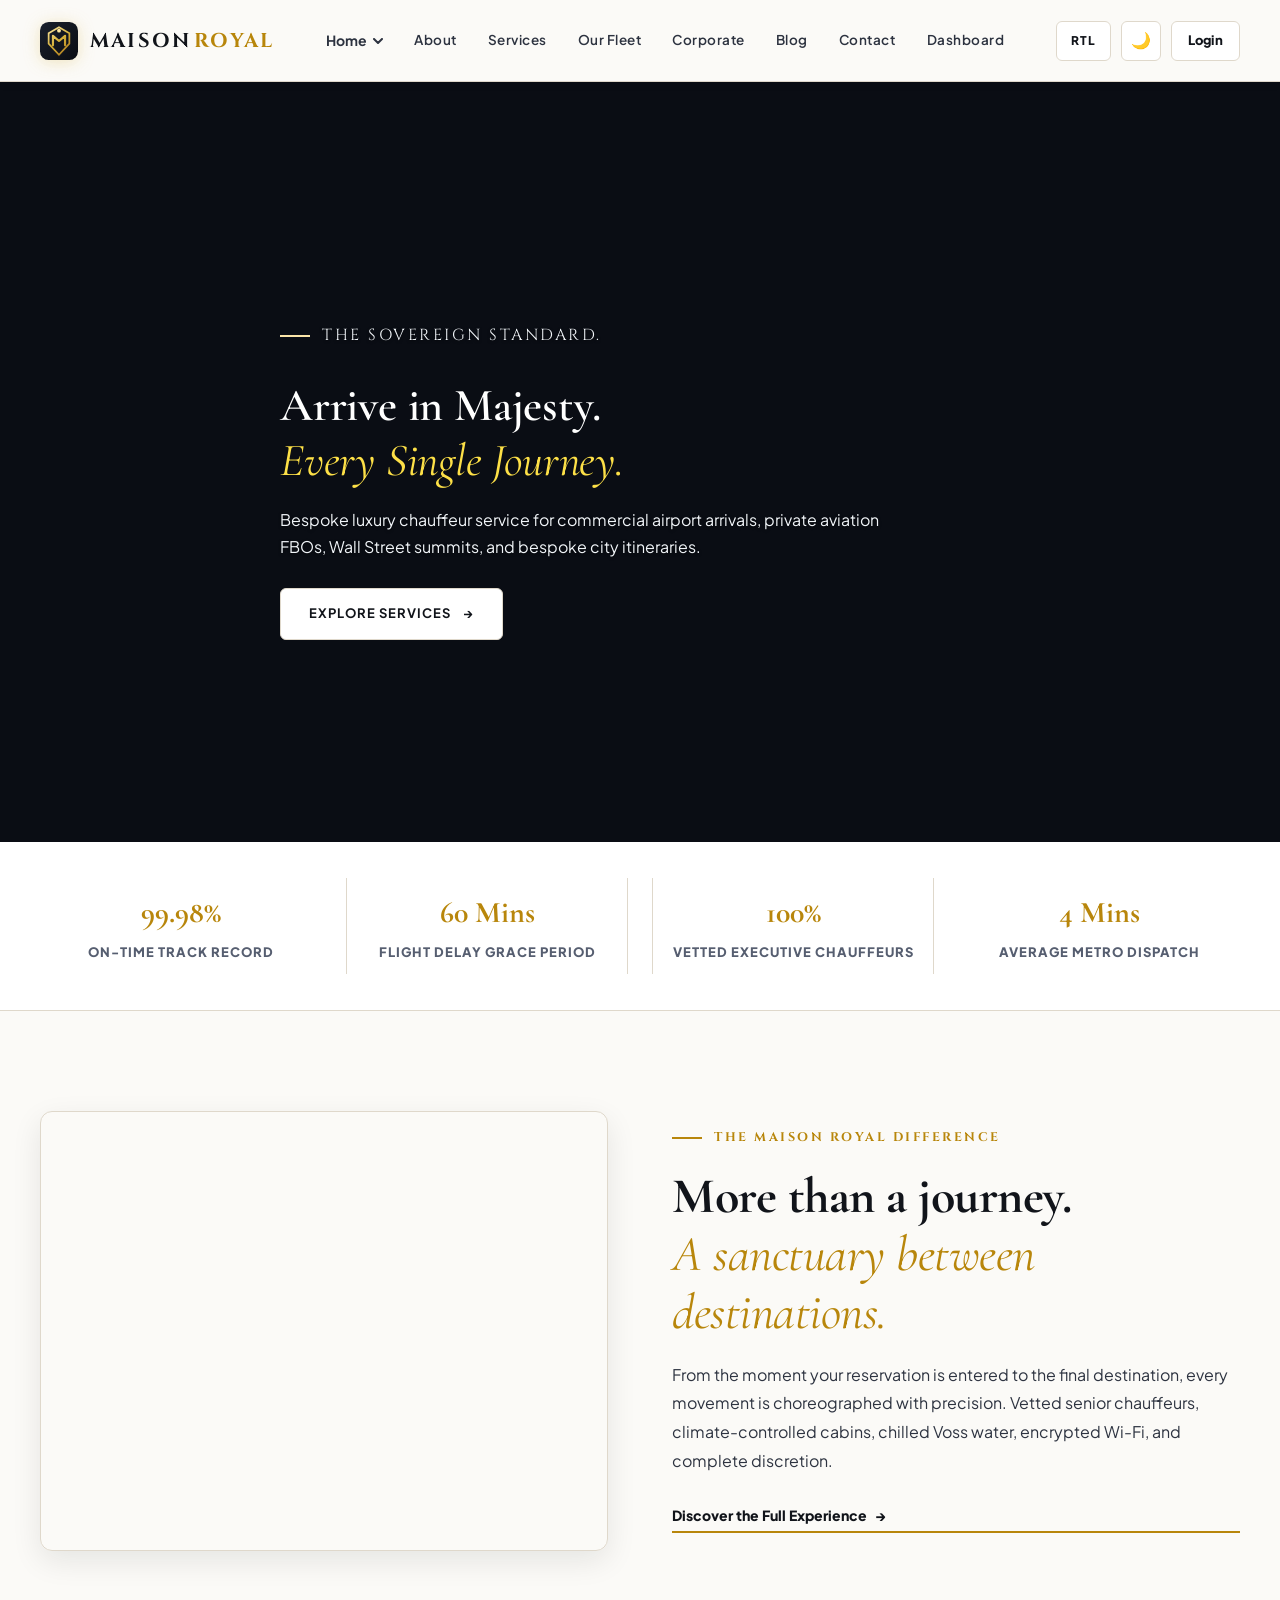
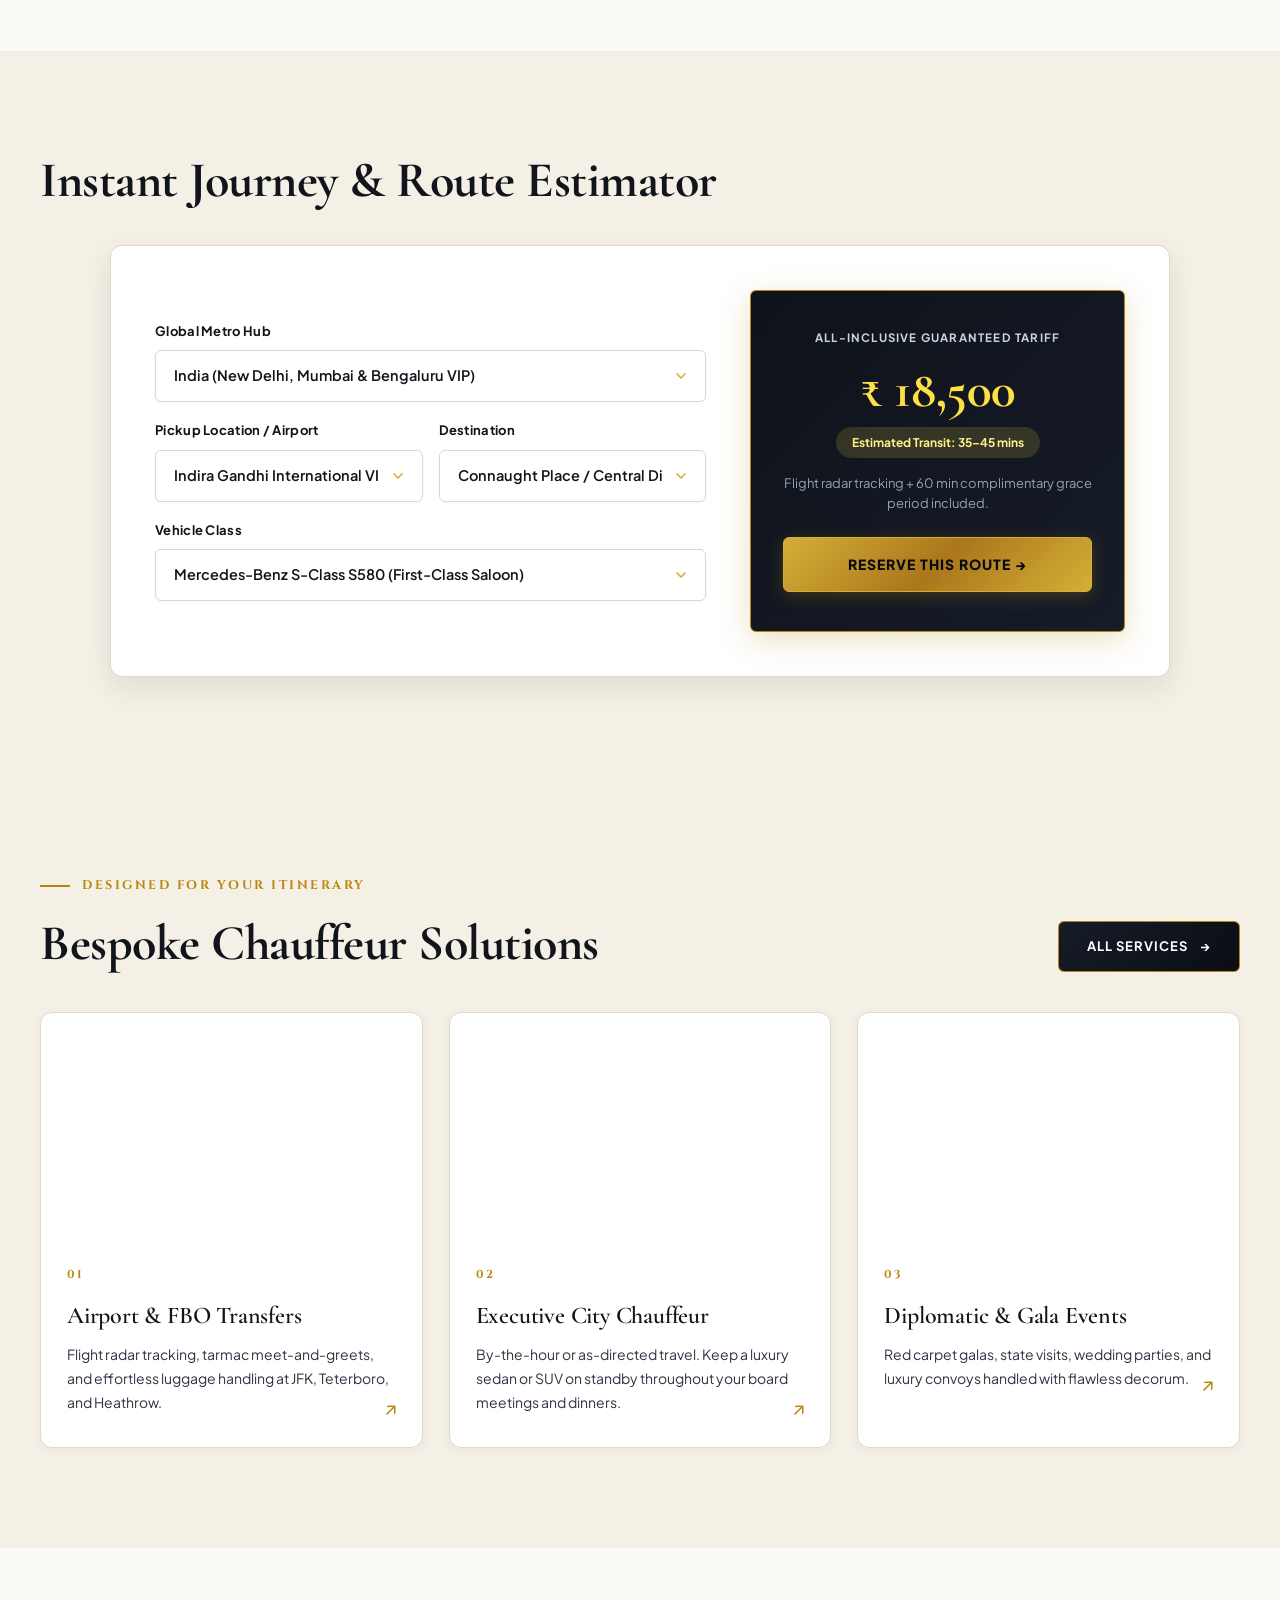
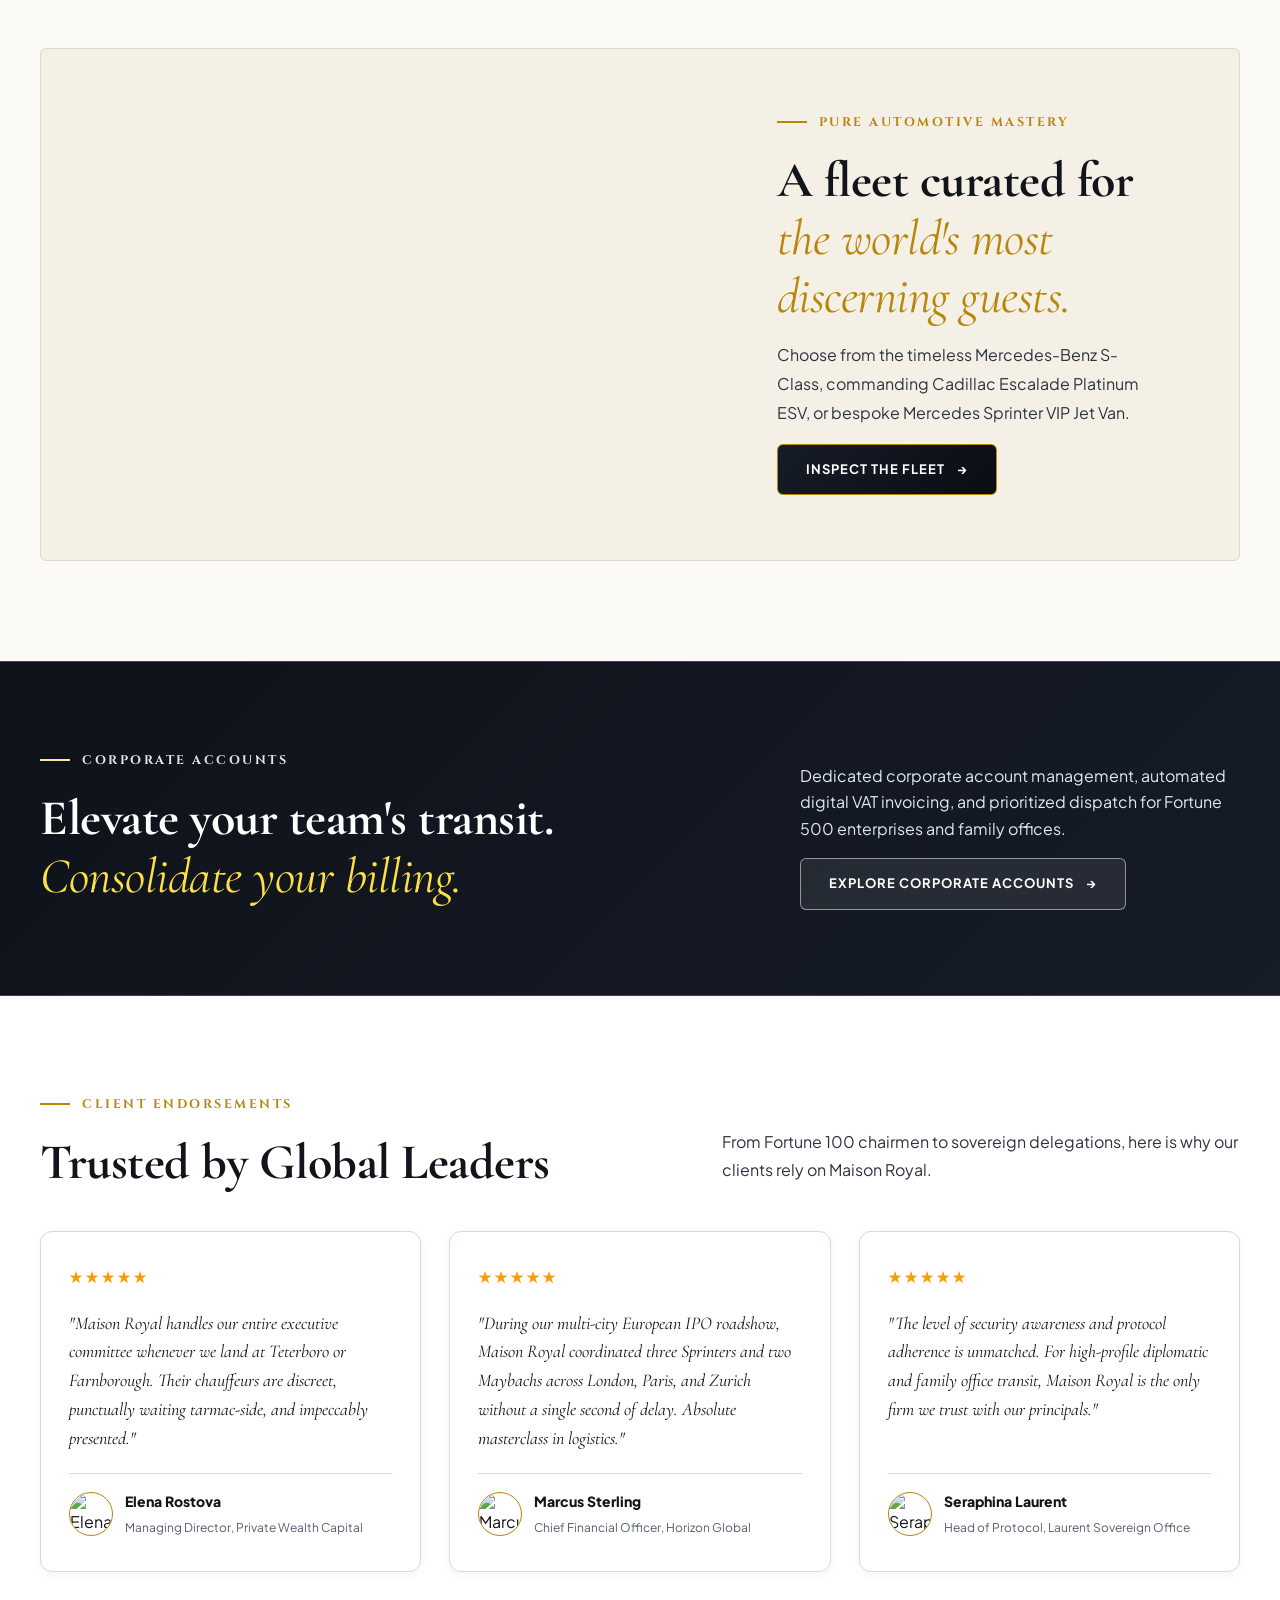
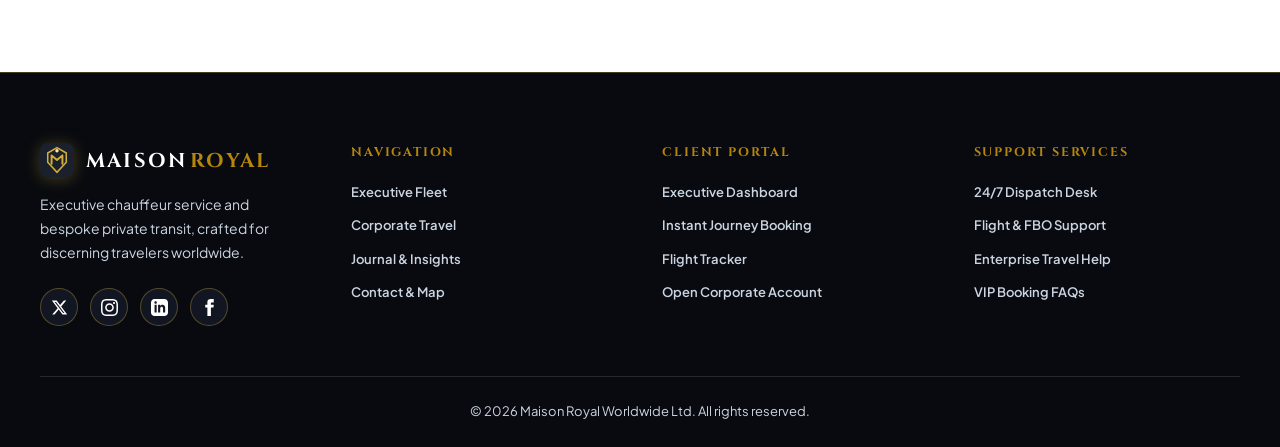
==== index.html @ a4365c82 "first commit" ====
<!doctype html>
<html lang="en">
<head>
  <meta charset="utf-8">
  <meta name="viewport" content="width=device-width, initial-scale=1">
  <meta name="description" content="Maison Royal Executive Chauffeur Service — Sovereign luxury rides for airport transfers, private aviation, and gala occasions.">
  <title>Maison Royal | Grand Chauffeur & Limousine Service</title>
  <link rel="icon" type="image/svg+xml" href="favicon.svg">
  <link rel="preconnect" href="https://fonts.googleapis.com">
  <link rel="preconnect" href="https://fonts.gstatic.com" crossorigin>
  <link href="https://fonts.googleapis.com/css2?family=Cinzel:wght@500;600;700;800;900&family=Cormorant+Garamond:ital,wght@0,400;0,500;0,600;0,700;1,400;1,600&family=Plus+Jakarta+Sans:wght@300;400;500;600;700;800&display=swap" rel="stylesheet">
  <link rel="stylesheet" href="styles.css">
  <script src="script.js" defer></script>
</head>
<body>
  <!-- Centered Luxury Header -->
  <header class="site-header">
    <div class="container nav-wrap">
      <!-- Left: Redesigned Royal Crest Logo -->
      <div class="brand-group">
        <a class="brand" href="index.html" aria-label="Maison Royal Home">
          <svg class="brand-logo-icon" width="38" height="38" viewBox="0 0 44 44" fill="none" xmlns="http://www.w3.org/2000/svg">
            <rect width="44" height="44" rx="10" fill="url(#crestBgGrad1)" />
            <path d="M22 6L34 13V25L22 38L10 25V13L22 6Z" stroke="url(#crestGoldGrad1)" stroke-width="2" fill="none" />
            <path d="M15 27V16L22 22L29 16V27" stroke="url(#crestGoldGrad1)" stroke-width="2.5" stroke-linecap="round" stroke-linejoin="round" />
            <circle cx="22" cy="10" r="2.2" fill="#FCE7A1" />
            <defs>
              <linearGradient id="crestBgGrad1" x1="0" y1="0" x2="44" y2="44" gradientUnits="userSpaceOnUse">
                <stop stop-color="#1A202C" />
                <stop offset="1" stop-color="#0A0D12" />
              </linearGradient>
              <linearGradient id="crestGoldGrad1" x1="10" y1="6" x2="34" y2="38" gradientUnits="userSpaceOnUse">
                <stop stop-color="#FCE7A1" />
                <stop offset="0.5" stop-color="#D4AF37" />
                <stop offset="1" stop-color="#AA771C" />
              </linearGradient>
            </defs>
          </svg>
          <span class="brand-text">MAISON<span class="brand-gold">ROYAL</span></span>
        </a>
      </div>

      <!-- Center: Navigation Links (Centered) -->
      <nav class="primary-nav" id="primary-nav" aria-label="Main navigation">
        <div class="nav-dropdown">
          <button class="nav-dropdown-toggle" type="button" aria-expanded="false" aria-haspopup="true">
            <span>Home</span>
            <svg class="dropdown-chevron" width="10" height="6" viewBox="0 0 10 6" fill="none" stroke="currentColor" stroke-width="2" stroke-linecap="round" stroke-linejoin="round"><path d="M1 1L5 5L9 1"/></svg>
          </button>
          <div class="nav-dropdown-menu">
            <a class="dropdown-item is-current" href="index.html">
              <span class="item-title">Home 1 — Classic Luxury <span>✓</span></span>
              <span class="item-desc">Editorial grand chauffeur experience</span>
            </a>
            <a class="dropdown-item" href="home2.html">
              <span class="item-title">Home 2 — VIP Prestige Black <span>→</span></span>
              <span class="item-desc">High-octane VIP black fleet & instant booking</span>
            </a>
          </div>
        </div>
        <a href="about.html">About</a>
        <a href="services.html">Services</a>
        <a href="fleet.html">Our Fleet</a>
        <a href="corporate.html">Corporate</a>
        <a href="blog.html">Blog</a>
        <a href="contact.html">Contact</a>
        <a href="dashboard.html">Dashboard</a>
      </nav>

      <!-- Right: Action Controls (RTL No Emoji, Theme Emoji Alone, Login) -->
      <div class="nav-actions">
        <!-- RTL Button: NO EMOJI, clean text alone -->
        <button class="nav-ctrl-btn rtl-toggle" id="rtl-toggle" type="button" title="Switch text direction RTL/LTR" aria-label="Toggle text direction RTL/LTR">
          <span class="ctrl-text">RTL</span>
        </button>

        <!-- Theme Toggle Button: EMOJI ALONE, no text -->
        <button class="nav-ctrl-btn theme-toggle" id="theme-toggle" type="button" title="Toggle theme" aria-label="Toggle dark/light theme">
          <span class="theme-icon">🌙</span>
        </button>

        <!-- Login Button: NO EMOJI -->
        <a class="nav-action nav-login" href="login.html">Login</a>

        <!-- Mobile Menu Toggle: Fixed position, never jumps left to right -->
        <button class="menu-toggle" type="button" aria-expanded="false" aria-controls="primary-nav" aria-label="Open navigation menu">
          <span></span><span></span><span></span>
        </button>
      </div>
    </div>
  </header>

  <main>
    <section class="hero">
      <div class="hero-image" role="img" aria-label="Black executive sedan on an evening drive"></div>
      <div class="container hero-content">
        <p class="eyebrow eyebrow-light"><span class="eyebrow-line"></span> The Sovereign Standard.</p>
        <h1>Arrive in Majesty.<br><em>Every Single Journey.</em></h1>
        <p class="hero-copy">Bespoke luxury chauffeur service for commercial airport arrivals, private aviation FBOs, Wall Street summits, and bespoke city itineraries.</p>
        <div class="hero-actions">
          <a class="button button-light" href="services.html">Explore Services <span aria-hidden="true">→</span></a>
        </div>
      </div>
    </section>

    <!-- Key Stats Row -->
    <section style="background: var(--bg-surface); padding: 36px 0; border-bottom: 1.5px solid var(--border-color);">
      <div class="container" style="display: grid; grid-template-columns: repeat(auto-fit, minmax(220px, 1fr)); gap: 24px; text-align: center;">
        <div style="padding: 10px;">
          <strong style="display: block; font-family: var(--font-display); font-size: 30px; color: var(--gold-primary);">99.98%</strong>
          <span style="font-size: 13px; color: var(--text-muted); font-weight: 800; text-transform: uppercase; letter-spacing: 1px;">On-Time Track Record</span>
        </div>
        <div style="padding: 10px; border-inline: 1px solid var(--border-color);">
          <strong style="display: block; font-family: var(--font-display); font-size: 30px; color: var(--gold-primary);">60 Mins</strong>
          <span style="font-size: 13px; color: var(--text-muted); font-weight: 800; text-transform: uppercase; letter-spacing: 1px;">Flight Delay Grace Period</span>
        </div>
        <div style="padding: 10px; border-inline: 1px solid var(--border-color);">
          <strong style="display: block; font-family: var(--font-display); font-size: 30px; color: var(--gold-primary);">100%</strong>
          <span style="font-size: 13px; color: var(--text-muted); font-weight: 800; text-transform: uppercase; letter-spacing: 1px;">Vetted Executive Chauffeurs</span>
        </div>
        <div style="padding: 10px;">
          <strong style="display: block; font-family: var(--font-display); font-size: 30px; color: var(--gold-primary);">4 Mins</strong>
          <span style="font-size: 13px; color: var(--text-muted); font-weight: 800; text-transform: uppercase; letter-spacing: 1px;">Average Metro Dispatch</span>
        </div>
      </div>
    </section>

    <section class="intro-section section-pad">
      <div class="container intro-split-grid">
        <div class="intro-image-wrap">
          <div class="intro-image" role="img" aria-label="Maison Royal luxury chauffeur interior sanctuary"></div>
        </div>
        <div class="intro-copy-wrap">
          <p class="eyebrow"><span class="eyebrow-line"></span> The Maison Royal Difference</p>
          <h2>More than a journey.<br><em>A sanctuary between destinations.</em></h2>
          <p class="body-copy intro-copy">From the moment your reservation is entered to the final destination, every movement is choreographed with precision. Vetted senior chauffeurs, climate-controlled cabins, chilled Voss water, encrypted Wi-Fi, and complete discretion.</p>
          <a class="text-link" href="services.html">Discover the Full Experience <span aria-hidden="true">→</span></a>
        </div>
      </div>
    </section>

    <!-- Live Journey Route & Fare Estimator -->
    <section class="estimator-section section-pad" id="fare-estimator">
      <div class="container">
        <div class="section-heading" style="text-align: center; margin-bottom: 36px;">
          <h2>Instant Journey & Route Estimator</h2>
        </div>

        <div class="estimator-card">
          <div class="estimator-inputs">
            <div class="form-field-group">
              <label for="est-city">Global Metro Hub</label>
              <select id="est-city" class="form-input">
                <option value="india" selected>India (New Delhi, Mumbai & Bengaluru VIP)</option>
                <option value="nyc">New York Metro & FBOs (INR ₹)</option>
                <option value="london">London & Home Counties</option>
                <option value="paris">Paris & Île-de-France</option>
                <option value="dubai">Dubai & Emirates</option>
              </select>
            </div>

            <div class="form-row">
              <div class="form-field-group">
                <label for="est-pickup">Pickup Location / Airport</label>
                <select id="est-pickup" class="form-input">
                  <option value="del">Indira Gandhi International VIP FBO (DEL)</option>
                  <option value="bom">Mumbai Chhatrapati Shivaji VIP Terminal (BOM)</option>
                  <option value="blr">Kempegowda International VIP Lounge (BLR)</option>
                  <option value="delhi_hotel">The Leela Palace / Diplomatic Enclave</option>
                </select>
              </div>
              <div class="form-field-group">
                <label for="est-dropoff">Destination</label>
                <select id="est-dropoff" class="form-input">
                  <option value="connaught">Connaught Place / Central Diplomatic Enclave</option>
                  <option value="gurugram">Cyber City & Golf Course Road (Gurugram)</option>
                  <option value="bkc">Bandra Kurla Complex (BKC / South Mumbai)</option>
                  <option value="agra">Agra Taj VIP Expressway Corridor</option>
                </select>
              </div>
            </div>

            <div class="form-field-group">
              <label for="est-vehicle">Vehicle Class</label>
              <select id="est-vehicle" class="form-input">
                <option value="s-class" selected>Mercedes-Benz S-Class S580 (First-Class Saloon)</option>
                <option value="maybach">Mercedes-Maybach S680 (Ultra-Luxury V12)</option>
                <option value="escalade">Cadillac Escalade Platinum ESV (Command SUV)</option>
                <option value="sprinter">Mercedes Sprinter VIP Jet Edition (Mobile Suite)</option>
              </select>
            </div>
          </div>

          <div class="estimator-result-box">
            <div class="estimator-result-header">
              <span class="estimator-result-tag">All-Inclusive Guaranteed Tariff</span>
              <div class="estimator-price" id="est-price-display">₹18,500</div>
              <div class="estimator-eta-pill">
                <span id="est-eta-display">Estimated Transit: 35–45 mins</span>
              </div>
              <p class="estimator-perk-note">Flight radar tracking + 60 min complimentary grace period included.</p>
            </div>
            <a class="button button-gold" id="est-reserve-btn" href="contact.html?fleet=s-class&pickup=Indira+Gandhi+International+VIP+FBO+(DEL)&dropoff=Connaught+Place+%2F+Central+Diplomatic+Enclave&fare=%E2%82%B918%2C500#dispatch-form">
              Reserve This Route <span aria-hidden="true">→</span>
            </a>
          </div>
        </div>
      </div>
    </section>

    <section class="service-preview section-pad">
      <div class="container">
        <div class="section-heading">
          <div>
            <p class="eyebrow"><span class="eyebrow-line"></span> Designed for Your Itinerary</p>
            <h2>Bespoke Chauffeur Solutions</h2>
          </div>
          <a class="button button-dark" href="services.html">All Services <span aria-hidden="true">→</span></a>
        </div>
        <div class="service-grid">
          <a class="service-card" href="services.html#airport">
            <div class="service-card-image image-airport"></div>
            <div class="service-card-body">
              <span class="card-number">01</span>
              <h3>Airport & FBO Transfers</h3>
              <p>Flight radar tracking, tarmac meet-and-greets, and effortless luggage handling at JFK, Teterboro, and Heathrow.</p>
              <span class="card-arrow" aria-hidden="true">↗</span>
            </div>
          </a>
          <a class="service-card" href="services.html#city">
            <div class="service-card-image image-city"></div>
            <div class="service-card-body">
              <span class="card-number">02</span>
              <h3>Executive City Chauffeur</h3>
              <p>By-the-hour or as-directed travel. Keep a luxury sedan or SUV on standby throughout your board meetings and dinners.</p>
              <span class="card-arrow" aria-hidden="true">↗</span>
            </div>
          </a>
          <a class="service-card" href="services.html#occasions">
            <div class="service-card-image image-occasion"></div>
            <div class="service-card-body">
              <span class="card-number">03</span>
              <h3>Diplomatic & Gala Events</h3>
              <p>Red carpet galas, state visits, wedding parties, and luxury convoys handled with flawless decorum.</p>
              <span class="card-arrow" aria-hidden="true">↗</span>
            </div>
          </a>
        </div>
      </div>
    </section>

    <section class="fleet-teaser section-pad">
      <div class="container fleet-teaser-grid">
        <div class="fleet-teaser-image" role="img" aria-label="Elegant black luxury sedan"></div>
        <div class="fleet-teaser-content">
          <p class="eyebrow"><span class="eyebrow-line"></span> Pure Automotive Mastery</p>
          <h2>A fleet curated for<br><em>the world's most discerning guests.</em></h2>
          <p class="body-copy">Choose from the timeless Mercedes-Benz S-Class, commanding Cadillac Escalade Platinum ESV, or bespoke Mercedes Sprinter VIP Jet Van.</p>
          <a class="button button-dark" href="fleet.html">Inspect the Fleet <span aria-hidden="true">→</span></a>
        </div>
      </div>
    </section>

    <section class="corporate-band">
      <div class="container corporate-band-inner">
        <div>
          <p class="eyebrow eyebrow-light"><span class="eyebrow-line"></span> Corporate Accounts</p>
          <h2>Elevate your team's transit.<br><em>Consolidate your billing.</em></h2>
        </div>
        <div class="corporate-band-right">
          <p>Dedicated corporate account management, automated digital VAT invoicing, and prioritized dispatch for Fortune 500 enterprises and family offices.</p>
          <a class="button button-outline-light" href="corporate.html">Explore Corporate Accounts <span aria-hidden="true">→</span></a>
        </div>
      </div>
    </section>

    <!-- VIP Client Testimonials Grid -->
    <section class="testimonials-section section-pad">
      <div class="container">
        <div class="section-heading">
          <div>
            <p class="eyebrow"><span class="eyebrow-line"></span> Client Endorsements</p>
            <h2>Trusted by Global Leaders</h2>
          </div>
          <p class="body-copy">From Fortune 100 chairmen to sovereign delegations, here is why our clients rely on Maison Royal.</p>
        </div>

        <div class="testimonials-grid">
          <div class="testimonial-card">
            <div>
              <div class="testimonial-stars" aria-label="5 out of 5 stars">★★★★★</div>
              <p class="testimonial-quote">"Maison Royal handles our entire executive committee whenever we land at Teterboro or Farnborough. Their chauffeurs are discreet, punctually waiting tarmac-side, and impeccably presented."</p>
            </div>
            <div class="testimonial-author">
              <img class="testimonial-avatar" src="https://images.unsplash.com/photo-1534528741775-53994a69daeb?auto=format&fit=crop&w=200&q=80" alt="Elena Rostova">
              <div>
                <span class="testimonial-name">Elena Rostova</span>
                <span class="testimonial-role">Managing Director, Private Wealth Capital</span>
              </div>
            </div>
          </div>

          <div class="testimonial-card">
            <div>
              <div class="testimonial-stars" aria-label="5 out of 5 stars">★★★★★</div>
              <p class="testimonial-quote">"During our multi-city European IPO roadshow, Maison Royal coordinated three Sprinters and two Maybachs across London, Paris, and Zurich without a single second of delay. Absolute masterclass in logistics."</p>
            </div>
            <div class="testimonial-author">
              <img class="testimonial-avatar" src="https://images.unsplash.com/photo-1507003211169-0a1dd7228f2d?auto=format&fit=crop&w=200&q=80" alt="Marcus Sterling">
              <div>
                <span class="testimonial-name">Marcus Sterling</span>
                <span class="testimonial-role">Chief Financial Officer, Horizon Global</span>
              </div>
            </div>
          </div>

          <div class="testimonial-card">
            <div>
              <div class="testimonial-stars" aria-label="5 out of 5 stars">★★★★★</div>
              <p class="testimonial-quote">"The level of security awareness and protocol adherence is unmatched. For high-profile diplomatic and family office transit, Maison Royal is the only firm we trust with our principals."</p>
            </div>
            <div class="testimonial-author">
              <img class="testimonial-avatar" src="https://images.unsplash.com/photo-1573496359142-b8d87734a5a2?auto=format&fit=crop&w=200&q=80" alt="Seraphina Laurent">
              <div>
                <span class="testimonial-name">Seraphina Laurent</span>
                <span class="testimonial-role">Head of Protocol, Laurent Sovereign Office</span>
              </div>
            </div>
          </div>
        </div>
      </div>
    </section>

  </main>

  <!-- Luxurious Equally-Aligned Multi-Column Footer -->
  <footer class="site-footer">
    <div class="container footer-main">
      <!-- Column 1: Brand & Socials -->
      <div class="footer-brand-col">
        <a class="brand brand-footer" href="index.html" aria-label="Maison Royal">
          <svg class="brand-logo-icon" width="34" height="34" viewBox="0 0 44 44" fill="none">
            <rect width="44" height="44" rx="10" fill="#1A202C" />
            <path d="M22 6L34 13V25L22 38L10 25V13L22 6Z" stroke="#D4AF37" stroke-width="2" fill="none" />
            <path d="M15 27V16L22 22L29 16V27" stroke="#D4AF37" stroke-width="2.5" stroke-linecap="round" stroke-linejoin="round" />
            <circle cx="22" cy="10" r="2.2" fill="#FCE7A1" />
          </svg>
          <span class="brand-text">MAISON<span class="brand-gold">ROYAL</span></span>
        </a>
        <p class="footer-tagline">Executive chauffeur service and bespoke private transit, crafted for discerning travelers worldwide.</p>
        <!-- Social Media Icons (X, Instagram, LinkedIn, Facebook) -->
        <div class="footer-social-row" aria-label="Social media channels">
          <a class="social-icon-btn" href="https://x.com" target="_blank" rel="noopener noreferrer" title="Follow us on X" aria-label="X (formerly Twitter)">
            <svg viewBox="0 0 24 24"><path d="M18.244 2.25h3.308l-7.227 8.26 8.502 11.24H16.17l-5.214-6.817L4.99 21.75H1.68l7.73-8.835L1.254 2.25H8.08l4.713 6.231zm-1.161 17.52h1.833L7.084 4.126H5.117z"/></svg>
          </a>
          <a class="social-icon-btn" href="https://instagram.com" target="_blank" rel="noopener noreferrer" title="Follow us on Instagram" aria-label="Instagram">
            <svg viewBox="0 0 24 24"><path d="M12 2.163c3.204 0 3.584.012 4.85.07 3.252.148 4.771 1.691 4.919 4.919.058 1.265.069 1.645.069 4.849 0 3.205-.012 3.584-.069 4.849-.149 3.225-1.664 4.771-4.919 4.919-1.266.058-1.644.07-4.85.07-3.204 0-3.584-.012-4.849-.07-3.26-.149-4.771-1.699-4.919-4.92-.058-1.265-.07-1.644-.07-4.849 0-3.204.013-3.583.07-4.849.149-3.227 1.664-4.771 4.919-4.919 1.266-.057 1.645-.069 4.849-.069zm0-2.163c-3.259 0-3.667.014-4.947.072-4.358.2-6.78 2.618-6.98 6.98-.059 1.281-.073 1.689-.073 4.948 0 3.259.014 3.668.072 4.948.2 4.358 2.618 6.78 6.98 6.98 1.281.058 1.689.072 4.948.072 3.259 0 3.668-.014 4.948-.072 4.354-.2 6.782-2.618 6.979-6.98.059-1.28.073-1.689.073-4.948 0-3.259-.014-3.667-.072-4.947-.196-4.354-2.617-6.78-6.979-6.98-1.281-.059-1.69-.073-4.949-.073zm0 5.838c-3.403 0-6.162 2.759-6.162 6.162s2.759 6.163 6.162 6.163 6.162-2.759 6.162-6.163c0-3.403-2.759-6.162-6.162-6.162zm0 10.162c-2.209 0-4-1.79-4-4 0-2.209 1.791-4 4-4s4 1.791 4 4c0 2.21-1.791 4-4 4zm6.406-11.845c-.796 0-1.441.645-1.441 1.44s.645 1.44 1.441 1.44c.795 0 1.439-.645 1.439-1.44s-.644-1.44-1.449-1.44z"/></svg>
          </a>
          <a class="social-icon-btn" href="https://linkedin.com" target="_blank" rel="noopener noreferrer" title="Follow us on LinkedIn" aria-label="LinkedIn">
            <svg viewBox="0 0 24 24"><path d="M19 0h-14c-2.761 0-5 2.239-5 5v14c0 2.761 2.239 5 5 5h14c2.762 0 5-2.239 5-5v-14c0-2.761-2.238-5-5-5zm-11 19h-3v-11h3v11zm-1.5-12.268c-.966 0-1.75-.79-1.75-1.764s.784-1.764 1.75-1.764 1.75.79 1.75 1.764-.783 1.764-1.75 1.764zm13.5 12.268h-3v-5.604c0-3.368-4-3.113-4 0v5.604h-3v-11h3v1.765c1.396-2.586 7-2.777 7 2.476v6.759z"/></svg>
          </a>
          <a class="social-icon-btn" href="https://facebook.com" target="_blank" rel="noopener noreferrer" title="Follow us on Facebook" aria-label="Facebook">
            <svg viewBox="0 0 24 24"><path d="M9 8h-3v4h3v12h5v-12h3.642l.358-4h-4v-1.667c0-.955.192-1.333 1.115-1.333h2.885v-5h-3.808c-3.596 0-5.192 1.583-5.192 4.615v3.385z"/></svg>
          </a>
        </div>
      </div>

      <!-- Column 2: Navigation -->
      <div class="footer-col">
        <h4>Navigation</h4>
        <ul class="footer-nav-list">
          <li><a href="fleet.html">Executive Fleet</a></li>
          <li><a href="corporate.html">Corporate Travel</a></li>
          <li><a href="blog.html">Journal & Insights</a></li>
          <li><a href="contact.html">Contact & Map</a></li>
        </ul>
      </div>

      <!-- Column 3: Client Portal -->
      <div class="footer-col">
        <h4>Client Portal</h4>
        <ul class="footer-nav-list">
          <li><a href="dashboard.html">Executive Dashboard</a></li>
          <li><a href="contact.html#dispatch-form">Instant Journey Booking</a></li>
          <li><a href="services.html#airport">Flight Tracker</a></li>
          <li><a href="corporate.html#get-started">Open Corporate Account</a></li>
        </ul>
      </div>

      <!-- Column 4: Support Services -->
      <div class="footer-col">
        <h4>Support Services</h4>
        <ul class="footer-nav-list">
          <li><a href="contact.html#dispatch-form">24/7 Dispatch Desk</a></li>
          <li><a href="services.html#airport">Flight & FBO Support</a></li>
          <li><a href="corporate.html#tier-calculator">Enterprise Travel Help</a></li>
          <li><a href="contact.html#booking-faq">VIP Booking FAQs</a></li>
        </ul>
      </div>
    </div>

    <!-- Centered Copyright (Privacy policy, terms & fleet dispatch removed!) -->
    <div class="container footer-bottom-bar">
      <p>© <span data-year></span> Maison Royal Worldwide Ltd. All rights reserved.</p>
    </div>
  </footer>
</body>
</html>
---- styles.css ----
/* ==========================================================================
   MAISON ROYAL — GRAND LUXURY CHAUFFEUR & LIMOUSINE SERVICE
   High-Contrast Typography, Crisp Visibility, Theme Toggle (Emoji Alone),
   RTL Toggle (No Emoji), Fixed Mobile Hamburger, and Working Interactive Map
   ========================================================================== */

@import url('https://fonts.googleapis.com/css2?family=Cinzel:wght@500;600;700;800;900&family=Cormorant+Garamond:ital,wght@0,400;0,500;0,600;0,700;1,400;1,600&family=Plus+Jakarta+Sans:wght@300;400;500;600;700;800&display=swap');

:root {
  /* High-Fashion Regal & Contemporary Typography */
  --font-royal: "Cinzel", Georgia, serif;
  --font-display: "Cormorant Garamond", Georgia, serif;
  --font-sans: "Plus Jakarta Sans", -apple-system, BlinkMacSystemFont, "Segoe UI", Roboto, sans-serif;
  --font-body: var(--font-sans);

  /* LIGHT THEME — Warm Ivory Alabaster, Imperial 24K Gold & Deep Obsidian */
  --bg-page: #fbfaf7;
  --bg-surface: #ffffff;
  --bg-surface-elevated: #f4f0e6;
  --bg-subtle: #eae4d4;
  --bg-header: rgba(251, 250, 247, 0.94);
  --bg-card: #ffffff;
  --bg-footer: #080a0f;
  --bg-footer-subtle: #121622;

  --border-color: #dfd8cb;
  --border-subtle: #ede7dc;
  --border-focus: #b8860b;

  /* Ultra-Crisp, High-Visibility Text (Deep Obsidian Noir, No Washed Out Greys) */
  --text-primary: #11141a;
  --text-secondary: #2d3340;
  --text-muted: #565e70;
  --text-inverse: #ffffff;

  --gold-primary: #b8860b;
  --gold-hover: #996515;
  --gold-light: #fbf5e6;
  --gold-accent: #d4af37;
  --gold-glow: rgba(184, 134, 11, 0.22);
  --gold-gradient: linear-gradient(135deg, #d4af37 0%, #aa771c 50%, #d4af37 100%);
  --gold-gradient-hover: linear-gradient(135deg, #fae4a8 0%, #d4af37 50%, #fae4a8 100%);

  --success: #15803d;
  --success-bg: #dcfce7;
  --danger: #b91c1c;

  --radius-sm: 6px;
  --radius-md: 12px;
  --radius-lg: 18px;
  --radius-pill: 9999px;

  --shadow-sm: 0 2px 10px rgba(14, 17, 24, 0.05);
  --shadow-md: 0 10px 30px rgba(14, 17, 24, 0.09);
  --shadow-lg: 0 20px 50px rgba(14, 17, 24, 0.14);
  --shadow-gold: 0 8px 30px rgba(184, 134, 11, 0.25);

  --transition-fast: 0.18s ease;
  --transition-normal: 0.28s cubic-bezier(0.16, 1, 0.3, 1);
}

/* ==========================================================================
   DARK THEME — Midnight Obsidian Velvet, Brilliant Platinum Silver & Radiant Gold
   ========================================================================== */
[data-theme="dark"] {
  --bg-page: #08090d;
  --bg-surface: #0f121a;
  --bg-surface-elevated: #161b26;
  --bg-subtle: #202636;
  --bg-header: rgba(8, 9, 13, 0.94);
  --bg-card: #0f121a;
  --bg-footer: #040508;
  --bg-footer-subtle: #0a0d14;

  --border-color: rgba(212, 175, 55, 0.28);
  --border-subtle: rgba(255, 255, 255, 0.1);
  --border-focus: #e5c07b;

  /* Brilliant White & Silver for Dark Mode */
  --text-primary: #ffffff;
  --text-secondary: #e2e8f0;
  --text-muted: #94a3b8;
  --text-inverse: #08090d;

  --gold-primary: #e5c07b;
  --gold-hover: #fae4a8;
  --gold-light: #fef08a;
  --gold-subtle-bg: rgba(229, 192, 123, 0.12);
  --gold-accent: #d4af37;
  --gold-glow: rgba(229, 192, 123, 0.35);
  --gold-gradient: linear-gradient(135deg, #fae4a8 0%, #e5c07b 50%, #b8860b 100%);
  --gold-gradient-hover: linear-gradient(135deg, #fff3cf 0%, #fae4a8 50%, #d4af37 100%);

  --success: #4ade80;
  --success-bg: rgba(74, 222, 128, 0.18);
  --danger: #f87171;

  --shadow-sm: 0 2px 12px rgba(0, 0, 0, 0.6);
  --shadow-md: 0 10px 32px rgba(0, 0, 0, 0.75);
  --shadow-lg: 0 20px 55px rgba(0, 0, 0, 0.88);
  --shadow-gold: 0 10px 35px rgba(229, 192, 123, 0.32);
}

/* Base Reset & Crisp Typography */
*, *::before, *::after { box-sizing: border-box; }
html {
  scroll-behavior: smooth;
  scroll-padding-top: 86px;
  color-scheme: light dark;
  overflow-x: hidden;
  max-width: 100vw;
  width: 100%;
}
body {
  margin: 0;
  background-color: var(--bg-page);
  color: var(--text-primary);
  font-family: var(--font-sans);
  font-size: 16px;
  line-height: 1.65;
  -webkit-font-smoothing: antialiased;
  -moz-osx-font-smoothing: grayscale;
  transition: background-color var(--transition-normal), color var(--transition-normal);
  overflow-x: hidden;
  max-width: 100vw;
  width: 100%;
  position: relative;
}

img { display: block; max-width: 100%; height: auto; }
a { color: inherit; text-decoration: none; transition: color var(--transition-fast); }
button, input, select, textarea { font: inherit; color: inherit; }
button { -webkit-tap-highlight-color: transparent; cursor: pointer; }

:focus-visible {
  outline: 2.5px solid var(--gold-accent);
  outline-offset: 3px;
}

.container {
  width: min(1200px, calc(100% - 48px));
  margin-inline: auto;
}

/* ==========================================================================
   SITE HEADER — CENTERED NAVIGATION & RIGHT ACTION CONTROLS (STICKY & LOCKED)
   ========================================================================== */
.site-header {
  position: sticky;
  top: 0;
  left: 0;
  right: 0;
  width: 100%;
  max-width: 100vw;
  z-index: 1000;
  height: 82px;
  background: var(--bg-header);
  border-bottom: 1.5px solid var(--border-color);
  box-shadow: var(--shadow-sm);
  backdrop-filter: blur(18px);
  -webkit-backdrop-filter: blur(18px);
  transition: background-color var(--transition-normal), border-color var(--transition-normal);
}

.nav-wrap {
  height: 100%;
  display: flex;
  align-items: center;
  justify-content: space-between;
  gap: 20px;
}

/* Redesigned Royal Crest Logo */
.brand-group {
  display: flex;
  align-items: center;
  flex: 0 0 auto;
}
.brand {
  display: inline-flex;
  align-items: center;
  gap: 12px;
  white-space: nowrap;
}
.brand-logo-icon {
  flex-shrink: 0;
  filter: drop-shadow(0 2px 8px rgba(212, 175, 55, 0.3));
  transition: transform var(--transition-fast);
}
.brand:hover .brand-logo-icon {
  transform: scale(1.05);
}
.brand-text {
  font-family: var(--font-royal);
  font-size: 20px;
  font-weight: 700;
  letter-spacing: 2.2px;
  color: var(--text-primary);
}
.brand-gold {
  color: var(--gold-primary);
  margin-left: 3px;
}

/* Center: Primary Navigation Links (Centered) */
.primary-nav {
  display: flex;
  align-items: center;
  justify-content: center;
  gap: clamp(12px, 1.8vw, 24px);
  flex: 1 1 auto;
  font-family: var(--font-sans);
  font-size: 13.5px;
  font-weight: 600;
  letter-spacing: 0.5px;
}
.primary-nav > a {
  position: relative;
  padding: 8px 4px;
  color: var(--text-secondary);
  transition: color var(--transition-fast);
}
.primary-nav > a:hover,
.primary-nav > a[aria-current="page"] {
  color: var(--gold-primary);
}
.primary-nav > a::after {
  content: "";
  position: absolute;
  bottom: 0;
  left: 50%;
  width: 0;
  height: 2.5px;
  background: var(--gold-primary);
  transition: width var(--transition-normal), left var(--transition-normal);
  border-radius: var(--radius-pill);
}
.primary-nav > a:hover::after,
.primary-nav > a[aria-current="page"]::after {
  width: 100%;
  left: 0;
}

/* Home Dropdown Menu */
.nav-dropdown {
  position: relative;
  display: inline-flex;
  align-items: center;
}
.nav-dropdown-toggle {
  display: inline-flex;
  align-items: center;
  gap: 6px;
  padding: 8px 4px;
  border: 0;
  background: transparent;
  color: var(--text-secondary);
  font-size: 14px;
  font-weight: 700;
  cursor: pointer;
  transition: color var(--transition-fast);
}
.nav-dropdown-toggle:hover,
.nav-dropdown.is-active .nav-dropdown-toggle {
  color: var(--gold-primary);
}
.dropdown-chevron {
  width: 10px;
  height: 6px;
  transition: transform var(--transition-normal);
  stroke: currentColor;
}
.nav-dropdown:hover .dropdown-chevron,
.nav-dropdown.is-active .dropdown-chevron {
  transform: rotate(180deg);
}

.nav-dropdown-menu {
  position: absolute;
  top: calc(100% + 14px);
  left: 50%;
  transform: translateX(-50%) translateY(8px);
  min-width: 290px;
  padding: 10px;
  background: var(--bg-surface);
  border: 1.5px solid var(--border-color);
  border-radius: var(--radius-md);
  box-shadow: var(--shadow-lg);
  opacity: 0;
  visibility: hidden;
  pointer-events: none;
  transition: opacity var(--transition-normal), transform var(--transition-normal), visibility var(--transition-normal);
  z-index: 200;
}
.nav-dropdown:hover .nav-dropdown-menu,
.nav-dropdown:focus-within .nav-dropdown-menu,
.nav-dropdown.is-active .nav-dropdown-menu {
  opacity: 1;
  visibility: visible;
  pointer-events: auto;
  transform: translateX(-50%) translateY(0);
}
.dropdown-item {
  display: flex;
  flex-direction: column;
  gap: 4px;
  padding: 12px 16px;
  border-radius: var(--radius-sm);
  transition: background-color var(--transition-fast);
}
.dropdown-item:hover {
  background-color: var(--bg-surface-elevated);
}
.dropdown-item .item-title {
  font-size: 14px;
  font-weight: 800;
  color: var(--text-primary);
  display: flex;
  align-items: center;
  justify-content: space-between;
}
.dropdown-item .item-desc {
  font-size: 12px;
  color: var(--text-muted);
  line-height: 1.4;
}
.dropdown-item.is-current {
  background-color: var(--bg-surface-elevated);
  border-inline-start: 3px solid var(--gold-primary);
}
.dropdown-item.is-current .item-title {
  color: var(--gold-primary);
}

/* Right: Action Controls */
.nav-actions {
  display: flex;
  align-items: center;
  gap: 10px;
  flex: 0 0 auto;
}

/* RTL Button: NO EMOJI, clean text alone */
.nav-ctrl-btn.rtl-toggle {
  height: 40px;
  padding: 0 14px;
  border: 1.5px solid var(--border-color);
  border-radius: var(--radius-sm);
  background: var(--bg-surface);
  color: var(--text-primary);
  font-size: 12px;
  font-weight: 800;
  letter-spacing: 0.8px;
  display: inline-flex;
  align-items: center;
  justify-content: center;
  transition: all var(--transition-fast);
}
.nav-ctrl-btn.rtl-toggle:hover {
  border-color: var(--gold-primary);
  color: var(--gold-primary);
  background: var(--bg-surface-elevated);
  transform: translateY(-1px);
}
.nav-ctrl-btn.rtl-toggle.is-active {
  background: var(--gold-primary);
  color: #0a0d14;
  border-color: var(--gold-primary);
}

/* Theme Toggle Button: EMOJI ALONE, NO TEXT */
.nav-ctrl-btn.theme-toggle {
  width: 40px;
  height: 40px;
  padding: 0;
  border: 1.5px solid var(--border-color);
  border-radius: var(--radius-sm);
  background: var(--bg-surface);
  color: var(--text-primary);
  font-size: 16px;
  display: inline-flex;
  align-items: center;
  justify-content: center;
  transition: all var(--transition-fast);
}
.nav-ctrl-btn.theme-toggle:hover {
  border-color: var(--gold-primary);
  background: var(--bg-surface-elevated);
  transform: translateY(-1px);
}

/* Login & Dashboard Action Buttons */
.nav-action {
  height: 40px;
  padding: 0 16px;
  display: inline-flex;
  align-items: center;
  justify-content: center;
  gap: 8px;
  border-radius: var(--radius-sm);
  font-size: 13px;
  font-weight: 800;
  letter-spacing: 0.3px;
  white-space: nowrap;
  transition: all var(--transition-fast);
}
.nav-action:hover {
  transform: translateY(-1px);
}
.nav-login {
  border: 1.5px solid var(--border-color);
  background: var(--bg-surface);
  color: var(--text-primary);
}
.nav-login:hover {
  border-color: var(--gold-primary);
  color: var(--gold-primary);
  background: var(--bg-surface-elevated);
}
.nav-dashboard {
  border: 1.5px solid var(--gold-primary);
  background: linear-gradient(135deg, #b8860b 0%, #996515 100%);
  color: #0a0d14;
  font-weight: 900;
  box-shadow: var(--shadow-gold);
}
[data-theme="dark"] .nav-dashboard {
  background: linear-gradient(135deg, #e5c07b 0%, #d4af37 100%);
  color: #0a0d14;
}
.nav-dashboard:hover {
  filter: brightness(1.1);
}
.action-arrow {
  font-size: 14px;
}

/* ==========================================================================
   MOBILE HAMBURGER BUTTON — SECURELY ANCHORED, NEVER MOVES LEFT TO RIGHT
   ========================================================================== */
.menu-toggle {
  display: none;
  width: 42px;
  height: 42px;
  padding: 0;
  border: 1.5px solid var(--border-color);
  border-radius: var(--radius-sm);
  background: var(--bg-surface);
  flex-direction: column;
  align-items: center;
  justify-content: center;
  gap: 5px;
  cursor: pointer;
  flex-shrink: 0;
}
.menu-toggle span {
  width: 20px;
  height: 2px;
  background-color: var(--text-primary);
  transition: all var(--transition-fast);
}
.menu-toggle[aria-expanded="true"] span:nth-child(1) {
  transform: translateY(7px) rotate(45deg);
}
.menu-toggle[aria-expanded="true"] span:nth-child(2) {
  opacity: 0;
}
.menu-toggle[aria-expanded="true"] span:nth-child(3) {
  transform: translateY(-7px) rotate(-45deg);
}

/* ==========================================================================
   RTL (RIGHT-TO-LEFT) MODE — PRESERVES FIXED HAMBURGER POSITION
   ========================================================================== */
[dir="rtl"] {
  direction: rtl;
  text-align: right;
}
[dir="rtl"] .nav-dropdown-menu {
  left: auto;
  right: 50%;
  transform: translateX(50%) translateY(8px);
}
[dir="rtl"] .nav-dropdown:hover .nav-dropdown-menu,
[dir="rtl"] .nav-dropdown.is-active .nav-dropdown-menu {
  transform: translateX(50%) translateY(0);
}
[dir="rtl"] .action-arrow,
[dir="rtl"] .card-arrow,
[dir="rtl"] .button span {
  transform: scaleX(-1);
}
[dir="rtl"] .eyebrow-line {
  margin-right: 0;
  margin-left: 12px;
}
[dir="rtl"] .feature-list li::before {
  margin-right: 0;
  margin-left: 10px;
}
[dir="rtl"] .hero-caption {
  right: auto;
  left: max(32px, calc((100vw - 1160px) / 2));
}

/* Crucial: Hamburger button stays anchored on the right side on mobile, even in RTL */
@media (max-width: 920px) {
  [dir="rtl"] .nav-wrap {
    direction: ltr; /* Keeps header flex layout steady so brand stays left & buttons stay right */
  }
  [dir="rtl"] .brand {
    direction: rtl;
  }
  [dir="rtl"] .primary-nav {
    direction: rtl;
  }
}

/* ==========================================================================
   HERO & GLOBAL TYPOGRAPHY (CRISP & BOLD)
   ========================================================================== */
.hero {
  min-height: 660px;
  height: min(760px, calc(100vh - 82px));
  position: relative;
  display: flex;
  align-items: center;
  overflow: hidden;
  color: #ffffff;
  background: #0a0d14;
}
.hero-image {
  position: absolute;
  inset: 0;
  background: linear-gradient(90deg, rgba(10, 13, 20, 0.94) 0%, rgba(10, 13, 20, 0.72) 48%, rgba(10, 13, 20, 0.35) 100%),
              url("https://images.unsplash.com/photo-1764089859662-7b4773dff85b?auto=format&fit=crop&w=2000&q=85") center 58%/cover;
}
.hero-content {
  position: relative;
  padding-top: 20px;
  max-width: 720px;
}
.eyebrow {
  display: flex;
  align-items: center;
  gap: 12px;
  margin: 0 0 20px;
  color: var(--gold-primary);
  font-family: var(--font-royal);
  font-size: 12.5px;
  line-height: 1.4;
  font-weight: 700;
  letter-spacing: 2.5px;
  text-transform: uppercase;
}
.eyebrow-line {
  width: 30px;
  height: 2px;
  display: inline-block;
  background: var(--gold-primary);
}
.eyebrow-light {
  color: #fae4a8 !important;
}
.eyebrow-light .eyebrow-line {
  background: #fae4a8 !important;
}

.hero h1, .page-hero h1 {
  margin: 0;
  font-family: var(--font-display);
  font-size: clamp(30px, 3.8vw, 46px);
  font-weight: 600;
  line-height: 1.2;
  letter-spacing: -0.2px;
  color: #ffffff !important;
}
h1 em, h2 em, h3 em {
  font-family: var(--font-display);
  font-style: italic;
  font-weight: 400;
  color: var(--gold-primary);
}
.hero h1 em, .page-hero h1 em {
  font-family: var(--font-display);
  font-style: italic;
  font-weight: 400;
  color: #fde047 !important; /* Brilliant vibrant 24K gold on dark hero imagery */
}
.hero-copy, .hero p, .page-hero p, .hero-lead {
  max-width: 600px;
  margin: 18px 0 28px;
  color: #f1f5f9 !important;
  font-size: 16px;
  line-height: 1.7;
  font-weight: 400;
  text-shadow: 0 1px 3px rgba(0, 0, 0, 0.6);
}
.hero-actions {
  display: flex;
  align-items: center;
  gap: 20px;
  flex-wrap: wrap;
}

/* Luxury Buttons */
.button {
  min-height: 50px;
  padding: 14px 28px;
  display: inline-flex;
  align-items: center;
  justify-content: center;
  gap: 12px;
  border: 1.5px solid transparent;
  border-radius: var(--radius-sm);
  cursor: pointer;
  font-family: var(--font-sans);
  font-size: 13px;
  font-weight: 700;
  letter-spacing: 1px;
  text-transform: uppercase;
  transition: all var(--transition-normal);
  position: relative;
  overflow: hidden;
}
.button:hover {
  transform: translateY(-2px);
  box-shadow: var(--shadow-md);
}
.button-gold {
  background: var(--gold-gradient);
  color: #08090d;
  border-color: var(--gold-accent);
  box-shadow: 0 4px 18px rgba(184, 134, 11, 0.28);
  font-weight: 800;
}
.button-gold:hover {
  background: var(--gold-gradient-hover);
  border-color: var(--gold-hover);
  color: #08090d;
  box-shadow: 0 6px 26px rgba(212, 175, 55, 0.45);
}
.button-light {
  background: var(--bg-surface);
  color: var(--text-primary);
  border-color: var(--border-color);
}
.button-light:hover {
  background: var(--bg-surface-elevated);
  border-color: var(--gold-primary);
  color: var(--gold-primary);
}
.button-dark {
  background: linear-gradient(135deg, #161c28 0%, #0a0d14 100%);
  color: #ffffff;
  border-color: var(--gold-primary);
}
[data-theme="dark"] .button-dark {
  background: linear-gradient(135deg, #e5c07b 0%, #d4af37 100%);
  color: #0a0d14;
  border-color: transparent;
}
.button-dark:hover {
  box-shadow: var(--shadow-gold);
}
.button-outline-light {
  color: #ffffff;
  border-color: rgba(255, 255, 255, 0.5);
  background: rgba(255, 255, 255, 0.08);
  backdrop-filter: blur(8px);
}
.button-outline-light:hover {
  background: rgba(255, 255, 255, 0.2);
  border-color: #ffffff;
}
.text-link {
  display: inline-flex;
  align-items: center;
  gap: 8px;
  padding: 0 0 4px;
  border: 0;
  border-bottom: 2px solid var(--gold-primary);
  background: none;
  color: var(--text-primary);
  font-size: 14px;
  font-weight: 800;
  cursor: pointer;
  transition: all var(--transition-fast);
}
.text-link:hover {
  color: var(--gold-primary);
}
.text-link-light {
  color: #ffffff;
  border-bottom-color: var(--gold-accent);
}
.hero-caption {
  position: absolute;
  right: max(32px, calc((100vw - 1160px)/2));
  bottom: 26px;
  display: flex;
  gap: 20px;
  color: rgba(255,255,255,0.85);
  font-size: 11px;
  font-weight: 700;
  letter-spacing: 1.5px;
  text-transform: uppercase;
}

/* Sections Standards */
.section-pad { padding-block: 100px; }
h1, h2, h3, h4, h5, h6 {
  color: var(--text-primary);
}
h2 {
  margin: 0;
  font-family: var(--font-display);
  font-size: clamp(34px, 4.4vw, 50px);
  font-weight: 700;
  line-height: 1.16;
  letter-spacing: -0.5px;
  color: var(--text-primary);
}
.intro-grid {
  display: grid;
  grid-template-columns: 1fr 2fr;
  gap: 60px;
}
.intro-split-grid {
  display: grid;
  grid-template-columns: 1fr 1fr;
  gap: clamp(36px, 5vw, 64px);
  align-items: stretch;
}
@media (max-width: 860px) {
  .intro-split-grid {
    grid-template-columns: 1fr;
    gap: 32px;
  }
}
.intro-image-wrap {
  width: 100%;
  height: 100%;
  display: flex;
}
.intro-image {
  flex: 1;
  width: 100%;
  height: 100%;
  min-height: 440px;
  background-size: cover;
  background-position: center;
  border-radius: var(--radius-md);
  box-shadow: var(--shadow-md);
  border: 1.5px solid var(--border-color);
  background-image: url("https://images.unsplash.com/photo-1562911791-c7a97b729ec5?auto=format&fit=crop&w=1200&q=85");
}
.intro-copy-wrap {
  display: flex;
  flex-direction: column;
  justify-content: center;
  height: 100%;
}
.intro-copy {
  max-width: 660px;
  margin: 20px 0 28px;
}
.body-copy {
  color: var(--text-secondary);
  font-size: 16px;
  line-height: 1.8;
}

/* Service Preview */
.service-preview {
  background: var(--bg-surface-elevated);
}
.section-heading {
  display: flex;
  justify-content: space-between;
  align-items: flex-end;
  gap: clamp(24px, 4vw, 48px);
  margin-bottom: 40px;
}
.section-heading > div:first-child {
  flex: 1 1 55%;
  max-width: 640px;
}
.section-heading > .body-copy {
  flex: 1 1 45%;
  max-width: 520px;
  margin: 0 0 6px auto;
  text-align: left;
}
.service-grid {
  display: grid;
  grid-template-columns: repeat(3, minmax(0, 1fr));
  gap: 26px;
}
.service-card {
  position: relative;
  background: var(--bg-card);
  border: 1.5px solid var(--border-color);
  border-radius: var(--radius-md);
  box-shadow: var(--shadow-sm);
  overflow: hidden;
  transition: transform var(--transition-normal), box-shadow var(--transition-normal), border-color var(--transition-normal);
}
.service-card:hover {
  transform: translateY(-4px);
  box-shadow: var(--shadow-lg);
  border-color: var(--gold-primary);
}
.service-card-image {
  height: 220px;
  background-position: center;
  background-size: cover;
  transition: transform 0.6s cubic-bezier(0.16, 1, 0.3, 1);
}
.service-card:hover .service-card-image {
  transform: scale(1.05);
}
.image-airport { background-image: url("https://images.unsplash.com/photo-1436491865332-7a61a109cc05?auto=format&fit=crop&w=900&q=80"); }
.image-city { background-image: url("https://images.unsplash.com/photo-1519501025264-65ba15a82390?auto=format&fit=crop&w=900&q=80"); }
.image-occasion { background-image: url("https://images.unsplash.com/photo-1519167758481-83f550bb49b3?auto=format&fit=crop&w=900&q=80"); }

.service-card-body {
  position: relative;
  min-height: 180px;
  padding: 26px 26px 32px;
}
.card-number {
  color: var(--gold-primary);
  font-family: var(--font-royal);
  font-size: 11.5px;
  font-weight: 700;
  letter-spacing: 2px;
}
.service-card h3 {
  margin: 10px 0 8px;
  font-family: var(--font-display);
  font-size: 24px;
  font-weight: 600;
  letter-spacing: -0.2px;
  color: var(--text-primary);
}
.service-card p {
  margin: 0;
  color: var(--text-secondary);
  font-size: 14px;
  line-height: 1.7;
}
.card-arrow {
  position: absolute;
  right: 24px;
  bottom: 24px;
  font-size: 20px;
  color: var(--gold-primary);
}

/* Fleet Teaser */
.fleet-teaser-grid {
  display: grid;
  grid-template-columns: 1.1fr 0.9fr;
  min-height: 460px;
  background: var(--bg-surface-elevated);
  border: 1.5px solid var(--border-color);
  border-radius: var(--radius-sm);
  overflow: hidden;
}
.fleet-teaser-image {
  min-height: 420px;
  background: url("https://images.unsplash.com/photo-1767285610734-f0858d5248fe?auto=format&fit=crop&w=1200&q=85") center/cover;
}
.fleet-teaser-content {
  display: flex;
  flex-direction: column;
  justify-content: center;
  align-items: flex-start;
  padding: 65px clamp(35px, 6vw, 80px);
}

/* Corporate Band & Dark Feature Banners — Crystal Clear Contrast */
.corporate-band {
  padding: 85px 0;
  background: linear-gradient(135deg, #0e121a 0%, #161c28 100%);
  color: #ffffff !important;
  border-top: 1.5px solid rgba(212, 175, 55, 0.3);
  border-bottom: 1.5px solid rgba(212, 175, 55, 0.3);
}
.corporate-band h2, .corporate-band h3,
.fleet-note h2, .fleet-note h3,
.corporate-image-band h2, .corporate-image-band h3 {
  color: #ffffff !important;
}
.corporate-band h2 em, .corporate-band h3 em,
.fleet-note h2 em, .fleet-note h3 em,
.corporate-image-band h2 em, .corporate-image-band h3 em {
  color: #fde047 !important;
}
.corporate-band p, .fleet-note p, .corporate-image-band p,
.corporate-band-right p {
  color: #e2e8f0 !important;
}
.corporate-band-inner {
  display: flex;
  align-items: center;
  justify-content: space-between;
  gap: 60px;
}
.corporate-band-right { max-width: 440px; }

/* Subpage Hero */
.page-hero {
  min-height: 460px;
  display: flex;
  align-items: center;
  position: relative;
  overflow: hidden;
  color: #ffffff;
  background-color: #0a0d14;
  background-size: cover;
  background-position: center;
}
.page-hero::before {
  content: "";
  position: absolute;
  inset: 0;
  background: linear-gradient(90deg, rgba(10, 13, 20, 0.92) 0%, rgba(10, 13, 20, 0.55) 100%);
}
.page-hero-services { background-image: url("https://images.unsplash.com/photo-1517248135467-4c7edcad34c4?auto=format&fit=crop&w=1900&q=85"); }
.page-hero-fleet { background-image: url("https://images.unsplash.com/photo-1492144534655-ae79c964c9d7?auto=format&fit=crop&w=1900&q=85"); }
.page-hero-corporate { background-image: url("https://images.unsplash.com/photo-1497366754035-f200968a6e72?auto=format&fit=crop&w=1900&q=85"); }
.page-hero-contact { background-image: url("https://images.unsplash.com/photo-1486406146926-c627a92ad1ab?auto=format&fit=crop&w=1900&q=85"); }
.page-hero-about { background-image: url("https://images.unsplash.com/photo-1549399542-7e3f8b79c341?auto=format&fit=crop&w=1900&q=85"); }
.page-hero-blog { background-image: url("https://images.unsplash.com/photo-1511919884226-fd3cad34687c?auto=format&fit=crop&w=1900&q=85"); }
.page-hero-content { position: relative; padding-block: 65px; }

/* Detail Grids (50/50 Equal Alignment of Content & Imagery) */
.detail-grid {
  display: grid;
  grid-template-columns: 1fr 1fr;
  align-items: stretch;
  gap: clamp(36px, 5vw, 64px);
}
.detail-copy {
  display: flex;
  flex-direction: column;
  justify-content: center;
  height: 100%;
}
.detail-image {
  width: 100%;
  height: 100%;
  min-height: 480px;
  background-size: cover;
  background-position: center;
  border-radius: var(--radius-md);
  box-shadow: var(--shadow-md);
  border: 1.5px solid var(--border-color);
}
.detail-airport { background-image: url("https://images.unsplash.com/photo-1542296332-2e4473faf563?auto=format&fit=crop&w=1100&q=85"); }
.detail-city { background-image: url("https://images.unsplash.com/photo-1519608487953-e999c86e7455?auto=format&fit=crop&w=1100&q=85"); }
.detail-occasion { background-image: url("https://images.unsplash.com/photo-1519741497674-611481863552?auto=format&fit=crop&w=1100&q=85"); }
.detail-roadshow { background-image: url("https://images.unsplash.com/photo-1554469384-e58fac16e23a?auto=format&fit=crop&w=1100&q=85"); }
.detail-intercity { background-image: url("https://images.unsplash.com/photo-1503376780353-7e6692767b70?auto=format&fit=crop&w=1100&q=85"); }

.feature-list {
  display: grid;
  gap: 12px;
  margin: 0 0 28px;
  padding: 0;
  list-style: none;
  color: var(--text-secondary);
  font-size: 15px;
}
.feature-list li::before {
  content: "—";
  margin-right: 12px;
  color: var(--gold-primary);
  font-weight: 800;
}
.service-detail-reverse { background: var(--bg-surface-elevated); }
.service-detail-reverse .detail-image { order: 2; }

/* Fleet Page */
.fleet-grid {
  display: grid;
  grid-template-columns: repeat(3, minmax(0, 1fr));
  gap: 26px;
}
.fleet-card {
  background: var(--bg-card);
  border: 1.5px solid var(--border-color);
  border-radius: var(--radius-md);
  box-shadow: var(--shadow-sm);
  overflow: hidden;
  transition: transform var(--transition-normal), box-shadow var(--transition-normal), border-color var(--transition-normal);
}
.fleet-card:hover {
  transform: translateY(-4px);
  box-shadow: var(--shadow-lg);
  border-color: var(--gold-primary);
}
.fleet-photo {
  height: 235px;
  background-position: center;
  background-size: cover;
  transition: transform 0.6s cubic-bezier(0.16, 1, 0.3, 1);
}
.fleet-card:hover .fleet-photo {
  transform: scale(1.05);
}
.fleet-sedan { background-image: url("https://images.unsplash.com/photo-1764089859665-7d417664c5de?auto=format&fit=crop&w=900&q=80"); }
.fleet-suv { background-image: url("https://images.unsplash.com/photo-1519641471654-76ce0107ad1b?auto=format&fit=crop&w=900&q=80"); }
.fleet-van { background-image: url("https://images.unsplash.com/photo-1549317661-bd32c8ce0db2?auto=format&fit=crop&w=900&q=80"); }
.fleet-card-body { padding: 26px; }
.fleet-card h3 {
  margin: 0 0 8px;
  font-family: var(--font-display);
  font-size: 24px;
  font-weight: 600;
  letter-spacing: -0.2px;
  color: var(--text-primary);
}
.vehicle-specs {
  display: flex;
  gap: 18px;
  margin: 18px 0;
  padding: 14px 0;
  border-block: 1.5px solid var(--border-color);
  color: var(--text-secondary);
  font-size: 13px;
  font-weight: 700;
}
.fleet-note {
  padding: 85px 0;
  color: #ffffff;
  background: linear-gradient(90deg, rgba(10, 13, 20, 0.94), rgba(10, 13, 20, 0.7)),
              url("https://images.unsplash.com/photo-1512453979798-5ea266f8880c?auto=format&fit=crop&w=1800&q=80") center 52%/cover;
}

/* Corporate Benefits */
.benefit-grid {
  display: grid;
  grid-template-columns: repeat(3, 1fr);
  gap: 40px;
}
.benefit-grid article {
  padding-top: 24px;
  border-top: 2px solid var(--border-color);
}
.benefit-num {
  color: var(--gold-primary);
  font-size: 14px;
  font-weight: 800;
  letter-spacing: 2px;
}
.benefit-grid h3 {
  margin: 14px 0 8px;
  font-family: var(--font-display);
  font-size: 22px;
  font-weight: 700;
}
.corporate-image-band {
  min-height: 360px;
  display: flex;
  align-items: center;
  color: white;
  background: linear-gradient(90deg, rgba(10, 13, 20, 0.85), rgba(10, 13, 20, 0.3)),
              url("https://images.unsplash.com/photo-1497366811353-6870744d04b2?auto=format&fit=crop&w=1800&q=85") center 55%/cover;
}
.contact-grid {
  display: grid;
  grid-template-columns: 1fr 1fr;
  gap: clamp(36px, 5vw, 64px);
  align-items: stretch;
}
.contact-grid > div:first-child {
  display: flex;
  flex-direction: column;
  justify-content: flex-start;
  height: 100%;
}
.contact-form-card {
  height: 100%;
  display: flex;
  flex-direction: column;
  justify-content: center;
}
.corporate-inquiry-info {
  display: flex;
  flex-direction: column;
  justify-content: flex-start;
  height: 100%;
}
.corporate-perks-list {
  display: flex;
  flex-direction: column;
  gap: 16px;
  margin: 28px 0;
}
.corporate-perk-item {
  display: flex;
  align-items: flex-start;
  gap: 12px;
}
.perk-check {
  color: var(--gold-primary);
  font-weight: 800;
  font-size: 16px;
  line-height: 1.4;
  flex-shrink: 0;
}
.corporate-perk-item strong {
  display: block;
  font-size: 14.5px;
  color: var(--text-primary);
  margin-bottom: 2px;
}
.corporate-perk-item span {
  font-size: 13.5px;
  color: var(--text-muted);
  line-height: 1.5;
}
.corporate-portal-callout {
  margin-top: auto;
  padding-top: 18px;
  border-top: 1px solid var(--border-subtle);
  font-size: 14px;
  color: var(--text-muted);
}
.corporate-dashboard-link {
  color: var(--gold-primary);
  font-weight: 800;
  display: inline-flex;
  align-items: center;
  gap: 6px;
  margin-top: 6px;
  transition: color var(--transition-fast);
}
.corporate-dashboard-link:hover {
  color: var(--gold-hover);
}
.corporate-form-card {
  height: 100%;
  display: flex;
  flex-direction: column;
  justify-content: center;
}
.contact-form, .booking-form {
  display: grid;
  gap: 12px;
}
.contact-form label, .booking-form label, .login-card label {
  margin-top: 6px;
  color: var(--text-primary);
  font-size: 13px;
  font-weight: 800;
}
.contact-form input, .contact-form select, .contact-form textarea,
.booking-form input, .booking-form select,
.login-card input {
  width: 100%;
  height: 52px;
  padding: 0 18px;
  border: 1.5px solid var(--border-color);
  border-radius: var(--radius-sm);
  outline: none;
  color: var(--text-primary);
  background: var(--bg-surface);
  font-size: 14.5px;
  font-weight: 500;
  transition: border-color var(--transition-fast), box-shadow var(--transition-fast);
}
select,
.contact-form select,
.booking-form select,
.estimator-inputs select,
.form-input {
  width: 100%;
  height: 52px;
  padding: 0 42px 0 18px;
  border: 1.5px solid var(--border-color);
  border-radius: var(--radius-sm);
  outline: none;
  color: var(--text-primary);
  background-color: var(--bg-surface);
  background-image: url("data:image/svg+xml,%3Csvg xmlns='http://www.w3.org/2000/svg' width='16' height='16' viewBox='0 0 24 24' fill='none' stroke='%23d4af37' stroke-width='2.5' stroke-linecap='round' stroke-linejoin='round'%3E%3Cpolyline points='6 9 12 15 18 9'%3E%3C/polyline%3E%3C/svg%3E");
  background-repeat: no-repeat;
  background-position: right 16px center;
  background-size: 16px 16px;
  -webkit-appearance: none;
  -moz-appearance: none;
  appearance: none;
  font-family: var(--font-sans);
  font-size: 14.5px;
  font-weight: 600;
  cursor: pointer;
  box-shadow: 0 1px 3px rgba(0, 0, 0, 0.04);
  transition: border-color var(--transition-fast), box-shadow var(--transition-fast), background-color var(--transition-fast);
}
[dir="rtl"] select,
[dir="rtl"] .contact-form select,
[dir="rtl"] .booking-form select,
[dir="rtl"] .estimator-inputs select,
[dir="rtl"] .form-input {
  padding: 0 18px 0 42px;
  background-position: left 16px center;
}
select:hover,
.contact-form select:hover,
.booking-form select:hover {
  border-color: var(--gold-accent);
}
select:focus,
.contact-form select:focus,
.booking-form select:focus {
  border-color: var(--gold-primary);
  box-shadow: 0 0 0 3px var(--gold-glow);
  background-color: var(--bg-card);
}
select option {
  background-color: var(--bg-card);
  color: var(--text-primary);
  padding: 10px;
}
.contact-form textarea {
  height: auto;
  padding: 14px 18px;
  resize: vertical;
}
.contact-form input:focus, .contact-form select:focus, .contact-form textarea:focus,
.booking-form input:focus, .booking-form select:focus,
.login-card input:focus {
  border-color: var(--gold-accent);
  box-shadow: 0 0 0 3px var(--gold-glow);
}

/* High-Contrast Luxury Form Validation */
.form-field-group {
  display: flex;
  flex-direction: column;
  position: relative;
  margin-bottom: 6px;
}

.contact-form input.is-invalid,
.contact-form select.is-invalid,
.contact-form textarea.is-invalid,
.login-card input.is-invalid,
input.is-invalid, textarea.is-invalid, select.is-invalid {
  border-color: #ef4444 !important;
  box-shadow: 0 0 0 3.5px rgba(239, 68, 68, 0.25) !important;
  background-color: rgba(239, 68, 68, 0.03) !important;
}

.contact-form input.is-valid,
.contact-form select.is-valid,
.contact-form textarea.is-valid,
.login-card input.is-valid,
input.is-valid, textarea.is-valid, select.is-valid {
  border-color: var(--gold-primary) !important;
  box-shadow: 0 0 0 3px var(--gold-glow) !important;
}

.field-error-msg {
  display: block;
  font-size: 12px;
  font-weight: 700;
  color: #dc2626;
  margin-top: 5px;
  line-height: 1.4;
  animation: fadeInField 0.2s ease-in-out;
}

[data-theme="dark"] .field-error-msg {
  color: #f87171;
}

@keyframes fadeInField {
  from { opacity: 0; transform: translateY(-3px); }
  to { opacity: 1; transform: translateY(0); }
}

.form-message {
  font-size: 14px;
  font-weight: 700;
  margin-top: 10px;
  min-height: 20px;
  transition: all var(--transition-fast);
}

.form-message.is-success {
  display: flex;
  align-items: center;
  gap: 10px;
  padding: 16px 20px;
  border-radius: var(--radius-sm);
  background: rgba(34, 197, 94, 0.12);
  border: 1.5px solid #22c55e;
  color: #15803d;
  font-weight: 700;
  animation: fadeInField 0.25s ease;
}

[data-theme="dark"] .form-message.is-success {
  background: rgba(34, 197, 94, 0.2);
  color: #86efac;
  border-color: #4ade80;
}

.form-message.is-error {
  display: flex;
  align-items: center;
  gap: 10px;
  padding: 14px 18px;
  border-radius: var(--radius-sm);
  background: rgba(239, 68, 68, 0.12);
  border: 1.5px solid #ef4444;
  color: #dc2626;
  font-weight: 700;
  animation: fadeInField 0.25s ease;
}

[data-theme="dark"] .form-message.is-error {
  background: rgba(239, 68, 68, 0.2);
  color: #fca5a5;
  border-color: #f87171;
}

input::placeholder, textarea::placeholder {
  color: var(--text-muted);
  opacity: 0.9;
}
select option {
  background-color: var(--bg-surface);
  color: var(--text-primary);
}

/* ==========================================================================
   INTERACTIVE WORKING MAP & CONTACT PAGE STYLES
   ========================================================================== */
.contact-map-section {
  background: var(--bg-surface);
}
.map-city-tabs {
  display: flex;
  gap: 12px;
  margin-bottom: 24px;
  flex-wrap: wrap;
}
.map-tab-btn {
  flex: 1 1 220px;
  padding: 14px 18px;
  border: 1.5px solid var(--border-color);
  border-radius: var(--radius-sm);
  background: var(--bg-surface-elevated);
  text-align: left;
  display: flex;
  flex-direction: column;
  gap: 4px;
  cursor: pointer;
  transition: all var(--transition-fast);
}
[dir="rtl"] .map-tab-btn {
  text-align: right;
}
.map-tab-btn:hover {
  border-color: var(--gold-primary);
}
.map-tab-btn.is-active {
  border-color: var(--gold-primary);
  background: var(--bg-surface);
  box-shadow: var(--shadow-sm);
  border-top: 3px solid var(--gold-primary);
}
.map-tab-btn .city-name {
  font-size: 14px;
  font-weight: 800;
  color: var(--text-primary);
}
.map-tab-btn .city-status {
  font-size: 11px;
  font-weight: 700;
  color: var(--success);
}
.map-display-card {
  display: grid;
  grid-template-columns: 1fr 1fr;
  border: 1.5px solid var(--border-color);
  border-radius: var(--radius-md);
  overflow: hidden;
  box-shadow: var(--shadow-md);
  background: var(--bg-surface);
  align-items: stretch;
}
.map-frame-wrap {
  min-height: 460px;
  height: 100%;
  position: relative;
  background: var(--bg-subtle);
}
.map-frame-wrap iframe {
  width: 100%;
  height: 100%;
  min-height: 460px;
  border: 0;
  display: block;
}
.map-info-sidebar {
  padding: clamp(28px, 4vw, 40px);
  background: var(--bg-surface-elevated);
  display: flex;
  flex-direction: column;
  justify-content: center;
  height: 100%;
}
.badge-gold {
  display: inline-block;
  padding: 4px 10px;
  background: var(--gold-glow);
  color: var(--gold-primary);
  border: 1px solid var(--gold-primary);
  border-radius: var(--radius-pill);
  font-size: 11px;
  font-weight: 800;
  text-transform: uppercase;
  margin-bottom: 12px;
  width: fit-content;
}
.city-info-card h3 {
  margin: 0 0 14px;
  font-family: var(--font-display);
  font-size: 24px;
  color: var(--text-primary);
}
.city-address, .city-coords {
  font-size: 14px;
  color: var(--text-secondary);
  margin: 0 0 10px;
}
.city-dispatch-details {
  margin: 20px 0;
  padding: 16px 0;
  border-block: 1.5px solid var(--border-color);
  display: grid;
  gap: 10px;
  font-size: 13px;
}
.detail-row {
  display: flex;
  justify-content: space-between;
  gap: 12px;
}
.detail-row a {
  color: var(--gold-primary);
  font-weight: 800;
}
.text-success { color: var(--success); }
.city-actions {
  display: flex;
  gap: 12px;
  flex-wrap: wrap;
  margin-top: 10px;
}

/* Contact Channels */
.contact-channels-list {
  display: grid;
  gap: 16px;
  margin-top: 28px;
}
.channel-card {
  display: flex;
  align-items: center;
  gap: 16px;
  padding: 18px 22px;
  border: 1.5px solid var(--border-color);
  border-radius: var(--radius-sm);
  background: var(--bg-surface);
  box-shadow: var(--shadow-sm);
}
.channel-icon {
  width: 44px;
  height: 44px;
  border-radius: 50%;
  background: var(--gold-glow);
  color: var(--gold-primary);
  display: grid;
  place-items: center;
  font-size: 20px;
  flex-shrink: 0;
}
.channel-card strong {
  display: block;
  font-size: 14px;
  color: var(--text-primary);
}
.channel-card a {
  font-size: 15px;
  font-weight: 800;
  color: var(--gold-primary);
}
.channel-card small {
  display: block;
  font-size: 12px;
  color: var(--text-muted);
}
.contact-form-card {
  padding: 36px;
  background: var(--bg-surface);
  border: 1.5px solid var(--border-color);
  border-radius: var(--radius-md);
  box-shadow: var(--shadow-md);
}
.contact-form-card h3 {
  margin: 0 0 6px;
  font-family: var(--font-display);
  font-size: 24px;
  color: var(--text-primary);
}
.form-subtitle {
  margin: 0 0 24px;
  font-size: 14px;
  color: var(--text-muted);
}

/* ==========================================================================
   LOGIN PAGE — CENTERED CREDENTIALS CARD ALONE (IMAGE REMOVED)
   ========================================================================== */
.portal-page {
  min-height: 100vh;
  display: flex;
  flex-direction: column;
  position: relative;
  background-color: var(--bg-page);
}
.login-header {
  position: absolute;
  top: 0;
  left: 0;
  right: 0;
  z-index: 50;
  padding: 24px 0;
}
.login-header-wrap {
  display: flex;
  align-items: center;
  justify-content: space-between;
}
.login-header-controls {
  display: flex;
  align-items: center;
  gap: 12px;
}
.login-main {
  flex: 1;
  display: flex;
  align-items: center;
  justify-content: center;
  min-height: 100vh;
  padding: 90px 20px 40px;
  background: radial-gradient(circle at 50% 30%, var(--gold-glow) 0%, transparent 65%);
}
.login-panel {
  width: 100%;
  max-width: 460px;
  margin: auto;
}
.login-card {
  background: var(--bg-card);
  border: 1.5px solid var(--border-color);
  border-radius: var(--radius-md);
  padding: 44px 38px;
  box-shadow: var(--shadow-lg);
  backdrop-filter: blur(14px);
  position: relative;
}
.login-card::before {
  content: "";
  position: absolute;
  top: 0;
  left: 30px;
  right: 30px;
  height: 3px;
  background: linear-gradient(90deg, transparent, var(--gold-primary), transparent);
}
.login-card-header {
  text-align: center;
  margin-bottom: 28px;
}
.login-card-brand {
  margin: 0 auto 16px;
  display: inline-flex;
}
.login-card h1 {
  margin: 0 0 8px;
  font-family: var(--font-display);
  font-size: 34px;
  font-weight: 700;
  letter-spacing: -0.5px;
  color: var(--text-primary);
}
.login-subtitle {
  margin: 0;
  color: var(--text-muted);
  font-size: 14px;
}
.login-options {
  display: flex;
  align-items: center;
  justify-content: space-between;
  margin-top: 6px;
  font-size: 13px;
}
.remember-me {
  display: inline-flex;
  align-items: center;
  gap: 8px;
  cursor: pointer;
  color: var(--text-secondary);
}
.remember-me input {
  width: 16px;
  height: 16px;
  accent-color: var(--gold-primary);
}
.forgot-pass {
  color: var(--gold-primary);
  font-weight: 700;
}
.login-submit {
  width: 100%;
  margin-top: 14px;
}
.direct-dashboard-link {
  display: flex;
  align-items: center;
  justify-content: center;
  gap: 8px;
  width: 100%;
  margin-top: 12px;
  padding: 13px;
  background: var(--bg-surface-elevated);
  border: 1.5px solid var(--border-color);
  border-radius: var(--radius-sm);
  color: var(--text-primary);
  font-size: 13px;
  font-weight: 800;
  transition: all var(--transition-fast);
}
.direct-dashboard-link:hover {
  border-color: var(--gold-primary);
  color: var(--gold-primary);
}
.demo-note {
  margin-top: 24px;
  padding: 14px 16px;
  border-left: 3px solid var(--gold-primary);
  background: var(--bg-surface-elevated);
  border-radius: 0 var(--radius-sm) var(--radius-sm) 0;
  color: var(--text-secondary);
  font-size: 12px;
  line-height: 1.6;
}
[dir="rtl"] .demo-note {
  border-left: none;
  border-right: 3px solid var(--gold-primary);
  border-radius: var(--radius-sm) 0 0 var(--radius-sm);
}
.demo-note strong {
  display: block;
  margin-bottom: 4px;
  color: var(--text-primary);
}
.demo-creds {
  display: flex;
  gap: 8px;
  margin-top: 8px;
  flex-wrap: wrap;
}
.cred-chip {
  padding: 4px 9px;
  background: var(--bg-card);
  border: 1px solid var(--border-color);
  border-radius: var(--radius-sm);
  font-size: 11px;
  font-family: monospace;
  font-weight: 700;
  color: var(--text-primary);
}
.login-back {
  margin-top: 22px;
  text-align: center;
  color: var(--text-muted);
  font-size: 13px;
}
.login-back a:hover {
  color: var(--gold-primary);
}

/* ==========================================================================
   LUXURY TOAST NOTIFICATIONS
   ========================================================================== */
.toast-container {
  position: fixed;
  top: 24px;
  right: 24px;
  z-index: 999999;
  display: flex;
  flex-direction: column;
  gap: 12px;
  max-width: 420px;
  width: calc(100vw - 32px);
  pointer-events: none;
}
[dir="rtl"] .toast-container {
  right: auto;
  left: 24px;
}
@media (max-width: 480px) {
  .toast-container {
    top: 16px;
    right: 16px;
    left: 16px;
    width: auto;
  }
}

.toast-item {
  pointer-events: auto;
  display: flex;
  align-items: flex-start;
  gap: 14px;
  padding: 16px 18px;
  background: var(--bg-card);
  border: 1.5px solid var(--gold-primary);
  border-radius: var(--radius-md);
  box-shadow: 0 16px 36px rgba(0, 0, 0, 0.28), 0 0 20px rgba(212, 175, 55, 0.2);
  position: relative;
  overflow: hidden;
  animation: toastSlideIn 0.35s cubic-bezier(0.16, 1, 0.3, 1) forwards;
  transition: opacity 0.3s ease, transform 0.3s ease;
}
[data-theme="dark"] .toast-item {
  background: linear-gradient(135deg, #18202c 0%, #0d1118 100%);
  box-shadow: 0 18px 40px rgba(0, 0, 0, 0.55), 0 0 24px rgba(212, 175, 55, 0.25);
}
[data-theme="light"] .toast-item {
  background: #ffffff;
  border-color: var(--gold-primary);
  box-shadow: 0 14px 34px rgba(15, 23, 42, 0.14), 0 0 16px rgba(212, 175, 55, 0.15);
}

.toast-item.is-hiding {
  opacity: 0;
  transform: translateY(-12px) scale(0.96);
}

@keyframes toastSlideIn {
  from {
    opacity: 0;
    transform: translateY(-20px) scale(0.95);
  }
  to {
    opacity: 1;
    transform: translateY(0) scale(1);
  }
}

.toast-icon {
  flex-shrink: 0;
  width: 36px;
  height: 36px;
  border-radius: 50%;
  background: rgba(212, 175, 55, 0.15);
  border: 1.5px solid var(--gold-primary);
  color: var(--gold-primary);
  display: flex;
  align-items: center;
  justify-content: center;
  margin-top: 1px;
}
.toast-content {
  flex: 1;
  min-width: 0;
}
.toast-title {
  font-family: var(--font-royal);
  font-size: 14.5px;
  font-weight: 700;
  color: var(--text-primary);
  letter-spacing: 0.6px;
  margin-bottom: 3px;
  line-height: 1.3;
}
.toast-body {
  font-size: 13px;
  color: var(--text-secondary);
  line-height: 1.45;
}
.toast-close {
  background: transparent;
  border: none;
  color: var(--text-muted);
  font-size: 22px;
  line-height: 1;
  cursor: pointer;
  padding: 0 4px;
  border-radius: var(--radius-sm);
  transition: color var(--transition-fast), transform var(--transition-fast);
}
.toast-close:hover {
  color: var(--text-primary);
  transform: scale(1.15);
}
.toast-progress {
  position: absolute;
  bottom: 0;
  left: 0;
  height: 3px;
  background: linear-gradient(90deg, var(--gold-primary), var(--gold-secondary));
  width: 100%;
  transform-origin: left;
  animation-name: toastProgress;
  animation-timing-function: linear;
  animation-fill-mode: forwards;
}
[dir="rtl"] .toast-progress {
  transform-origin: right;
}
@keyframes toastProgress {
  from {
    transform: scaleX(1);
  }
  to {
    transform: scaleX(0);
  }
}

/* ==========================================================================
   DASHBOARD PAGE — FULLY ACCESSIBLE WITHOUT LOGIN & EXPANDED CONTENT
   ========================================================================== */
.dashboard-page {
  min-height: 100vh;
  display: flex;
  flex-direction: column;
  background-color: var(--bg-page);
}
.dashboard-main {
  flex: 1;
  padding-top: 40px;
  padding-bottom: 80px;
}
.dashboard-welcome {
  display: flex;
  align-items: flex-end;
  justify-content: space-between;
  gap: 25px;
  margin-bottom: 30px;
  flex-wrap: wrap;
}
.dashboard-welcome h1 {
  margin: 0;
  font-family: var(--font-display);
  font-size: clamp(30px, 4vw, 42px);
  font-weight: 700;
}
.vip-badge {
  display: inline-flex;
  align-items: center;
  gap: 8px;
  padding: 8px 18px;
  background: linear-gradient(135deg, #18202c 0%, #0a0d14 100%);
  border: 1.5px solid var(--gold-primary);
  border-radius: var(--radius-pill);
  color: #ffffff;
  font-family: var(--font-royal);
  font-size: 11.5px;
  font-weight: 700;
  letter-spacing: 1.5px;
  text-transform: uppercase;
}
.vip-star { color: var(--gold-primary); }

.dashboard-stats-grid {
  display: grid;
  grid-template-columns: repeat(4, 1fr);
  gap: 20px;
  margin-bottom: 30px;
}
.stat-card {
  padding: 22px 24px;
  background: var(--bg-card);
  border: 1.5px solid var(--border-color);
  border-radius: var(--radius-md);
  box-shadow: var(--shadow-sm);
  display: flex;
  flex-direction: column;
  gap: 6px;
  transition: transform var(--transition-normal), border-color var(--transition-normal), box-shadow var(--transition-normal);
}
.stat-card:hover {
  transform: translateY(-3px);
  border-color: var(--gold-primary);
  box-shadow: var(--shadow-md);
}
.stat-label {
  font-family: var(--font-royal);
  font-size: 11px;
  font-weight: 700;
  color: var(--text-muted);
  text-transform: uppercase;
  letter-spacing: 1.8px;
}
.stat-value {
  font-family: var(--font-display);
  font-size: 32px;
  font-weight: 700;
  color: var(--text-primary);
  line-height: 1.1;
}
.stat-desc {
  font-size: 12px;
  font-weight: 600;
  color: var(--success);
}

/* Active Live Ride Tracking Card */
.tracking-card {
  overflow: hidden;
  margin-bottom: 32px;
  background: var(--bg-card);
  border: 1.5px solid var(--border-color);
  border-radius: var(--radius-md);
  box-shadow: var(--shadow-md);
}
.tracking-top {
  display: flex;
  align-items: flex-start;
  justify-content: space-between;
  gap: 20px;
  padding: 26px 32px;
  color: #ffffff;
  background: linear-gradient(135deg, #10141e 0%, #1c2332 100%);
  border-bottom: 1.5px solid rgba(212, 175, 55, 0.3);
}
.tracking-top h2 {
  font-size: 28px;
  font-weight: 700;
}
.tracking-meta {
  margin: 8px 0 0;
  color: #e2e8f0;
  font-size: 12px;
}
.tracking-meta span {
  padding: 0 6px;
  color: var(--gold-primary);
}
.live-badge {
  display: flex;
  align-items: center;
  gap: 8px;
  padding: 6px 14px;
  border: 1.5px solid var(--gold-primary);
  border-radius: var(--radius-pill);
  background: rgba(0, 0, 0, 0.5);
  color: #ffffff;
  font-size: 12px;
  font-weight: 800;
}
.live-badge span {
  width: 8px;
  height: 8px;
  border-radius: 50%;
  background: #4ade80;
  box-shadow: 0 0 0 3px rgba(74, 222, 128, 0.3);
}

.tracking-body {
  display: grid;
  grid-template-columns: 0.85fr 1.15fr;
  min-height: 220px;
}
.route-list {
  display: flex;
  flex-direction: column;
  justify-content: center;
  padding: 28px 32px;
  background: var(--bg-card);
}
.route-stop {
  display: flex;
  align-items: flex-start;
  gap: 14px;
}
.route-dot {
  flex: 0 0 auto;
  width: 14px;
  height: 14px;
  margin-top: 5px;
  border-radius: 50%;
}
.route-dot-start {
  border: 3px solid var(--gold-primary);
  background: transparent;
}
.route-dot-end {
  background: var(--text-primary);
}
.route-stop small {
  color: var(--gold-primary);
  font-size: 10px;
  font-weight: 900;
  letter-spacing: 1.5px;
}
.route-stop strong {
  display: block;
  font-size: 14px;
  font-weight: 800;
  color: var(--text-primary);
}
.route-stop span {
  color: var(--text-muted);
  font-size: 12px;
}
.route-connector {
  display: flex;
  flex-direction: column;
  gap: 4px;
  height: 32px;
  margin: 4px 0 4px 6px;
}
.route-connector span {
  width: 2px;
  height: 5px;
  background: var(--border-color);
}
.tracking-map {
  position: relative;
  overflow: hidden;
  min-height: 220px;
  background-color: var(--bg-subtle);
  background-image:
    linear-gradient(33deg, transparent 47%, rgba(255, 255, 255, 0.5) 48%, rgba(255, 255, 255, 0.5) 51%, transparent 52%),
    linear-gradient(143deg, transparent 45%, rgba(255, 255, 255, 0.45) 46%, rgba(255, 255, 255, 0.45) 49%, transparent 50%);
  background-size: 95px 95px, 120px 120px;
}
.map-road { position: absolute; height: 8px; background: rgba(255,255,255,.8); transform: rotate(-26deg); }
.road-one { left: -5%; top: 37%; width: 110%; }
.road-two { left: 4%; top: 70%; width: 100%; transform: rotate(18deg); }
.road-three { left: 20%; top: 8%; width: 100%; transform: rotate(74deg); }
.map-route {
  position: absolute;
  left: 29%;
  top: 25%;
  width: 45%;
  height: 50%;
  border: 2.5px dashed var(--gold-primary);
  border-left: 0;
  border-radius: 0 40px 38px 0;
  transform: skewY(-10deg);
}
.map-pin {
  position: absolute;
  z-index: 2;
  display: grid;
  place-items: center;
  width: 26px;
  height: 26px;
  border: 2px solid white;
  border-radius: 50% 50% 50% 2px;
  background: #121622;
  color: white;
  font-size: 10px;
  font-weight: 800;
  transform: rotate(-45deg);
  box-shadow: 0 2px 8px rgba(0,0,0,0.3);
}
.map-pin-start { left: 26%; top: 23%; }
.map-pin-end { right: 23%; bottom: 18%; }
.map-car {
  position: absolute;
  top: 46%;
  left: 54%;
  z-index: 3;
  display: grid;
  place-items: center;
  width: 30px;
  height: 30px;
  border: 2px solid white;
  border-radius: 50%;
  background: var(--gold-primary);
  color: #0a0d14;
  font-size: 14px;
  font-weight: 900;
  box-shadow: 0 2px 10px rgba(0,0,0,0.35);
}
.map-label {
  position: absolute;
  right: 14px;
  bottom: 12px;
  color: var(--text-muted);
  font-size: 10px;
  font-weight: 800;
  letter-spacing: 1px;
}

.tracking-bottom {
  display: flex;
  align-items: center;
  gap: 26px;
  padding: 18px 32px;
  background: var(--bg-surface-elevated);
  border-top: 1.5px solid var(--border-color);
  flex-wrap: wrap;
}
.tracking-driver-info {
  display: flex;
  align-items: center;
  gap: 12px;
}
.driver-avatar {
  width: 44px;
  height: 44px;
  border-radius: 50%;
  border: 2.5px solid var(--gold-primary);
  background: url("https://images.unsplash.com/photo-1507003211169-0a1dd7228f2d?auto=format&fit=crop&w=150&q=80") center/cover;
}
.driver-details strong {
  display: block;
  font-size: 13px;
  color: var(--text-primary);
}
.driver-details span {
  font-size: 11px;
  font-weight: 600;
  color: var(--text-muted);
}
.driver-actions {
  display: flex;
  gap: 10px;
  margin-left: auto;
}
[dir="rtl"] .driver-actions {
  margin-left: 0;
  margin-right: auto;
}
.driver-btn {
  padding: 8px 14px;
  font-size: 12px;
  font-weight: 800;
  border-radius: var(--radius-sm);
  border: 1.5px solid var(--border-color);
  background: var(--bg-surface);
  color: var(--text-primary);
  display: inline-flex;
  align-items: center;
  gap: 6px;
  transition: all var(--transition-fast);
}
.driver-btn:hover {
  border-color: var(--gold-primary);
  color: var(--gold-primary);
}
.eta {
  display: grid;
  text-align: center;
  padding-inline: 18px;
  border-inline: 1.5px solid var(--border-color);
}
.eta > strong {
  font-family: var(--font-display);
  font-size: 22px;
  color: var(--text-primary);
  line-height: 1;
}
.eta > small {
  color: var(--text-muted);
  font-size: 10px;
  font-weight: 700;
  text-transform: uppercase;
}

/* Dashboard Core Grid (Full Width Majestic Itinerary) */
.dashboard-grid {
  display: grid;
  grid-template-columns: 1fr;
  gap: 28px;
  align-items: start;
  margin-bottom: 36px;
}
.dashboard-section {
  padding: 28px;
  background: var(--bg-card);
  border: 1.5px solid var(--border-color);
  border-radius: var(--radius-md);
  box-shadow: var(--shadow-sm);
}
.dashboard-section-heading {
  display: flex;
  align-items: flex-end;
  justify-content: space-between;
  gap: 12px;
  margin-bottom: 22px;
}
.booking-count {
  padding: 6px 12px;
  border-radius: var(--radius-pill);
  background: var(--bg-surface-elevated);
  border: 1px solid var(--border-color);
  color: var(--gold-primary);
  font-size: 11px;
  font-weight: 800;
  white-space: nowrap;
}
.form-row {
  display: grid;
  grid-template-columns: 1fr 1fr;
  gap: 12px;
}
.upcoming-list {
  display: grid;
  gap: 12px;
}
.upcoming-ride {
  display: grid;
  grid-template-columns: 80px 1fr auto;
  align-items: center;
  gap: 14px;
  padding: 16px;
  border: 1.5px solid var(--border-subtle);
  border-radius: var(--radius-sm);
  background: var(--bg-surface-elevated);
}
.ride-date strong {
  font-size: 12px;
  color: var(--text-primary);
}
.ride-date span {
  color: var(--text-muted);
  font-size: 11px;
  font-weight: 600;
}
.upcoming-details strong {
  display: block;
  font-size: 13px;
  color: var(--text-primary);
}
.upcoming-details span {
  display: block;
  color: var(--text-secondary);
  font-size: 12px;
}
.upcoming-details small {
  display: block;
  color: var(--text-muted);
  font-size: 11px;
}
.status-pill {
  padding: 6px 12px;
  border-radius: var(--radius-pill);
  background: var(--success-bg);
  color: var(--success);
  font-size: 11px;
  font-weight: 800;
  white-space: nowrap;
}

/* Fleet Standby Grid in Dashboard */
.fleet-standby-section, .invoices-section {
  margin-bottom: 36px;
  padding: 28px;
  background: var(--bg-card);
  border: 1.5px solid var(--border-color);
  border-radius: var(--radius-md);
  box-shadow: var(--shadow-sm);
}
.standby-grid {
  display: grid;
  grid-template-columns: repeat(3, 1fr);
  gap: 20px;
  margin-top: 20px;
}
.standby-card {
  padding: 20px;
  border: 1.5px solid var(--border-color);
  border-radius: var(--radius-sm);
  background: var(--bg-surface-elevated);
  display: flex;
  flex-direction: column;
  gap: 12px;
}
.standby-header strong {
  font-size: 14px;
  color: var(--text-primary);
}
.standby-badge {
  font-size: 10px;
  font-weight: 800;
  padding: 4px 9px;
  border-radius: var(--radius-pill);
  background: var(--success-bg);
  color: var(--success);
}
.standby-specs {
  display: flex;
  gap: 14px;
  font-size: 12px;
  font-weight: 600;
  color: var(--text-muted);
}
.standby-action {
  margin-top: auto;
  padding: 10px 14px;
  border: 1.5px solid var(--border-color);
  border-radius: var(--radius-sm);
  background: var(--bg-surface);
  color: var(--text-primary);
  font-size: 12px;
  font-weight: 800;
  text-align: center;
  transition: all var(--transition-fast);
}
.standby-action:hover {
  background: var(--gold-primary);
  color: #0a0d14;
  border-color: var(--gold-primary);
}

/* Invoices Table */
.invoices-table-wrap {
  overflow-x: auto;
  margin-top: 16px;
}
.invoices-table {
  width: 100%;
  border-collapse: collapse;
  font-size: 13px;
}
.invoices-table th {
  text-align: left;
  padding: 12px 14px;
  border-bottom: 2px solid var(--border-color);
  color: var(--text-muted);
  font-size: 11px;
  font-weight: 800;
  text-transform: uppercase;
  letter-spacing: 1px;
}
[dir="rtl"] .invoices-table th {
  text-align: right;
}
.invoices-table td {
  padding: 14px;
  border-bottom: 1.5px solid var(--border-color);
  color: var(--text-primary);
}
.invoice-btn {
  padding: 6px 12px;
  border: 1.5px solid var(--border-color);
  border-radius: var(--radius-sm);
  background: var(--bg-surface-elevated);
  font-size: 11px;
  font-weight: 800;
  color: var(--gold-primary);
}
.invoice-btn:hover {
  border-color: var(--gold-primary);
  background: var(--gold-primary);
  color: #0a0d14;
}

/* ==========================================================================
   SITE FOOTER — LUXURIOUS EQUALLY-ALIGNED MULTI-COLUMN DESIGN
   ========================================================================== */
.site-footer {
  background: var(--bg-footer);
  color: #ffffff;
  border-top: 1.5px solid rgba(212, 175, 55, 0.3);
  margin-top: auto;
  position: relative;
}
.brand-footer .brand-text {
  color: #ffffff !important;
}
.brand-footer .brand-gold {
  color: var(--gold-primary) !important;
}
.footer-main {
  padding: 70px 0 50px;
  display: grid;
  grid-template-columns: repeat(4, 1fr);
  gap: clamp(24px, 3.5vw, 48px);
  align-items: start;
}
.footer-brand-col {
  display: flex;
  flex-direction: column;
  gap: 16px;
}
.footer-tagline {
  color: #cbd5e1;
  font-size: 14px;
  line-height: 1.7;
  max-width: 100%;
  margin: 0;
}
.footer-social-row {
  display: flex;
  align-items: center;
  gap: 12px;
  margin-top: 8px;
}
.social-icon-btn {
  width: 38px;
  height: 38px;
  border-radius: 50%;
  background: var(--bg-footer-subtle);
  border: 1.5px solid rgba(212, 175, 55, 0.35);
  color: #ffffff;
  display: inline-flex;
  align-items: center;
  justify-content: center;
  transition: all var(--transition-fast);
}
.social-icon-btn:hover {
  background: var(--gold-primary);
  color: #0a0d14;
  border-color: var(--gold-primary);
  transform: translateY(-2px);
  box-shadow: 0 4px 12px rgba(212, 175, 55, 0.35);
}
.social-icon-btn svg {
  width: 17px;
  height: 17px;
  fill: currentColor;
}
.footer-col h4 {
  margin: 0 0 18px;
  font-family: var(--font-royal);
  font-size: 12.5px;
  font-weight: 700;
  letter-spacing: 1.8px;
  text-transform: uppercase;
  color: var(--gold-primary);
}
.footer-nav-list {
  list-style: none;
  padding: 0;
  margin: 0;
  display: grid;
  gap: 12px;
  font-size: 13px;
  font-weight: 600;
}
.footer-nav-list a {
  color: #cbd5e1;
  transition: color var(--transition-fast), padding-inline-start var(--transition-fast);
}
.footer-nav-list a:hover {
  color: var(--gold-primary);
  padding-inline-start: 4px;
}
.footer-bottom-bar {
  padding: 24px 0;
  border-top: 1px solid rgba(255, 255, 255, 0.12);
  display: flex;
  align-items: center;
  justify-content: center;
  text-align: center;
  font-size: 13px;
  color: #cbd5e1;
}
.footer-bottom-bar p {
  margin: 0;
  text-align: center;
}

/* Leadership Section Card Styling in About Page */
.leader-card {
  background: var(--bg-card);
  border: 1.5px solid var(--border-color);
  border-radius: var(--radius-sm);
  padding: 30px 26px;
  box-shadow: var(--shadow-sm);
  display: flex;
  flex-direction: column;
  gap: 10px;
  transition: transform var(--transition-normal), box-shadow var(--transition-normal), border-color var(--transition-normal);
}
.leader-card:hover {
  transform: translateY(-4px);
  box-shadow: var(--shadow-md);
  border-color: var(--gold-primary);
}
.leader-avatar {
  width: 76px;
  height: 76px;
  border-radius: 50%;
  object-fit: cover;
  border: 2.5px solid var(--gold-primary);
  box-shadow: 0 4px 14px rgba(0, 0, 0, 0.18);
  margin-bottom: 4px;
}
.leader-position {
  display: inline-block;
  font-family: var(--font-royal);
  font-size: 11.5px;
  font-weight: 700;
  color: var(--gold-primary);
  text-transform: uppercase;
  letter-spacing: 2px;
}
.leader-name {
  margin: 0;
  font-family: var(--font-display);
  font-size: 24px;
  font-weight: 600;
  letter-spacing: -0.2px;
  color: var(--text-primary);
}
.leader-bio {
  margin: 0;
  font-size: 14px;
  line-height: 1.7;
  color: var(--text-secondary);
}

/* ==========================================================================
   BLOG / THE MAISON JOURNAL
   ========================================================================== */
.blog-controls-section {
  padding: 32px 0 20px;
  border-bottom: 1.5px solid var(--border-color);
  background: var(--bg-surface);
}

.blog-controls-bar {
  display: flex;
  align-items: center;
  justify-content: space-between;
  gap: 20px;
  flex-wrap: wrap;
}

.blog-search-box {
  position: relative;
  min-width: 280px;
  max-width: 380px;
  flex: 1;
}

.blog-search-input {
  width: 100%;
  padding: 12px 18px 12px 42px;
  background: var(--bg-card);
  border: 1.5px solid var(--border-color);
  border-radius: var(--radius-pill);
  font-family: var(--font-body);
  font-size: 14px;
  color: var(--text-primary);
  outline: none;
  transition: all var(--transition-fast);
}

[dir="rtl"] .blog-search-input {
  padding: 12px 42px 12px 18px;
}

.blog-search-input:focus {
  border-color: var(--gold-primary);
  box-shadow: 0 0 0 3px rgba(212, 175, 55, 0.2);
}

.blog-search-icon {
  position: absolute;
  left: 16px;
  top: 50%;
  transform: translateY(-50%);
  width: 16px;
  height: 16px;
  color: var(--text-muted);
  pointer-events: none;
}

[dir="rtl"] .blog-search-icon {
  left: auto;
  right: 16px;
}

.blog-filter-tabs {
  display: flex;
  align-items: center;
  gap: 10px;
  flex-wrap: wrap;
}

.filter-tab {
  padding: 8px 18px;
  background: transparent;
  border: 1.5px solid var(--border-color);
  border-radius: var(--radius-pill);
  color: var(--text-secondary);
  font-family: var(--font-body);
  font-size: 13px;
  font-weight: 700;
  cursor: pointer;
  transition: all var(--transition-fast);
}

.filter-tab:hover {
  border-color: var(--gold-primary);
  color: var(--gold-primary);
}

.filter-tab.is-active {
  background: var(--gold-primary);
  border-color: var(--gold-primary);
  color: #0a0d14;
}

/* Featured Article Card */
.featured-article-wrap {
  margin: 40px 0 50px;
}

.featured-article-card {
  display: grid;
  grid-template-columns: 1.15fr 1fr;
  background: var(--bg-card);
  border: 1.5px solid var(--border-color);
  border-radius: var(--radius-md);
  overflow: hidden;
  box-shadow: var(--shadow-md);
  transition: transform var(--transition-normal), border-color var(--transition-normal);
}

.featured-article-card:hover {
  transform: translateY(-3px);
  border-color: var(--gold-primary);
}

.featured-article-media {
  position: relative;
  min-height: 380px;
  overflow: hidden;
}

.featured-article-media img {
  width: 100%;
  height: 100%;
  object-fit: cover;
  transition: transform 0.6s cubic-bezier(0.16, 1, 0.3, 1);
}

.featured-article-card:hover .featured-article-media img {
  transform: scale(1.04);
}

.featured-article-badge {
  position: absolute;
  top: 20px;
  left: 20px;
  padding: 6px 14px;
  background: rgba(10, 13, 20, 0.9);
  backdrop-filter: blur(8px);
  border: 1.5px solid var(--gold-primary);
  border-radius: var(--radius-pill);
  color: #fef08a;
  font-size: 11px;
  font-weight: 800;
  letter-spacing: 1px;
  text-transform: uppercase;
}

[dir="rtl"] .featured-article-badge {
  left: auto;
  right: 20px;
}

.featured-article-body {
  padding: 44px 40px;
  display: flex;
  flex-direction: column;
  justify-content: center;
}

.article-category {
  font-size: 11.5px;
  font-weight: 800;
  text-transform: uppercase;
  letter-spacing: 1.4px;
  color: var(--gold-primary);
  margin-bottom: 8px;
}

.featured-article-body h2 {
  font-family: var(--font-display);
  font-size: clamp(24px, 2.8vw, 34px);
  line-height: 1.25;
  margin: 0 0 16px;
  color: var(--text-primary);
}

.featured-article-body p {
  color: var(--text-secondary);
  font-size: 15px;
  line-height: 1.75;
  margin: 0 0 24px;
}

.article-meta-row {
  display: flex;
  align-items: center;
  gap: 16px;
  margin-bottom: 24px;
  font-size: 13px;
  color: var(--text-muted);
  flex-wrap: wrap;
}

.article-author-chip {
  display: flex;
  align-items: center;
  gap: 9px;
  font-weight: 600;
  color: var(--text-primary);
}

.article-author-avatar {
  width: 28px;
  height: 28px;
  border-radius: 50%;
  object-fit: cover;
  border: 1.5px solid var(--gold-primary);
}

/* Articles Grid */
.blog-grid {
  display: grid;
  grid-template-columns: repeat(3, 1fr);
  gap: 28px;
  margin-bottom: 60px;
}

.blog-card {
  display: flex;
  flex-direction: column;
  background: var(--bg-card);
  border: 1.5px solid var(--border-color);
  border-radius: var(--radius-md);
  overflow: hidden;
  box-shadow: var(--shadow-sm);
  transition: transform var(--transition-normal), border-color var(--transition-normal), box-shadow var(--transition-normal);
}

.blog-card:hover {
  transform: translateY(-5px);
  border-color: var(--gold-primary);
  box-shadow: var(--shadow-lg);
}

.blog-card-media {
  position: relative;
  height: 220px;
  overflow: hidden;
}

.blog-card-media img {
  width: 100%;
  height: 100%;
  object-fit: cover;
  transition: transform 0.5s ease;
}

.blog-card:hover .blog-card-media img {
  transform: scale(1.06);
}

.blog-tag {
  position: absolute;
  top: 14px;
  left: 14px;
  padding: 5px 12px;
  background: rgba(10, 13, 20, 0.9);
  backdrop-filter: blur(6px);
  border: 1px solid var(--gold-primary);
  border-radius: var(--radius-pill);
  color: #fef08a;
  font-size: 11px;
  font-weight: 800;
  letter-spacing: 0.8px;
  text-transform: uppercase;
}

[dir="rtl"] .blog-tag {
  left: auto;
  right: 14px;
}

.blog-card-body {
  padding: 24px;
  display: flex;
  flex-direction: column;
  flex: 1;
}

.blog-card-title {
  font-family: var(--font-display);
  font-size: 21px;
  line-height: 1.35;
  margin: 0 0 12px;
  color: var(--text-primary);
}

.blog-card-excerpt {
  font-size: 14px;
  line-height: 1.65;
  color: var(--text-secondary);
  margin: 0 0 18px;
  flex: 1;
}

.blog-read-btn {
  display: inline-flex;
  align-items: center;
  gap: 8px;
  color: var(--gold-primary);
  font-size: 13px;
  font-weight: 800;
  letter-spacing: 0.5px;
  background: none;
  border: none;
  padding: 0;
  cursor: pointer;
  transition: gap var(--transition-fast);
}

.blog-read-btn:hover {
  gap: 12px;
  color: var(--gold-hover);
}

/* Article Reading Modal */
.article-modal-backdrop {
  position: fixed;
  inset: 0;
  background: rgba(5, 7, 10, 0.82);
  backdrop-filter: blur(6px);
  z-index: 9999;
  display: flex;
  align-items: center;
  justify-content: center;
  padding: 20px;
  opacity: 0;
  visibility: hidden;
  transition: all 0.3s ease;
}

.article-modal-backdrop.is-open {
  opacity: 1;
  visibility: visible;
}

.article-modal-content {
  background: var(--bg-card);
  border: 1.5px solid var(--gold-primary);
  border-radius: var(--radius-md);
  box-shadow: 0 25px 60px rgba(0, 0, 0, 0.45);
  width: 100%;
  max-width: 780px;
  max-height: 90vh;
  overflow-y: auto;
  padding: 38px 42px;
  position: relative;
  transform: translateY(20px);
  transition: transform 0.3s ease;
}

.article-modal-backdrop.is-open .article-modal-content {
  transform: translateY(0);
}

.article-modal-close {
  position: absolute;
  top: 18px;
  right: 20px;
  width: 36px;
  height: 36px;
  border-radius: 50%;
  background: var(--bg-surface);
  border: 1px solid var(--border-color);
  color: var(--text-primary);
  font-size: 18px;
  display: flex;
  align-items: center;
  justify-content: center;
  cursor: pointer;
  transition: all var(--transition-fast);
}

[dir="rtl"] .article-modal-close {
  right: auto;
  left: 20px;
}

.article-modal-close:hover {
  background: var(--gold-primary);
  color: #0a0d14;
}

.article-modal-header {
  margin-bottom: 20px;
}

.article-modal-header h2 {
  font-family: var(--font-display);
  font-size: clamp(24px, 3.2vw, 32px);
  line-height: 1.25;
  margin: 8px 0 14px;
  color: var(--text-primary);
}

.article-modal-image {
  width: 100%;
  height: 320px;
  object-fit: cover;
  border-radius: var(--radius-sm);
  margin-bottom: 22px;
  border: 1.5px solid var(--border-color);
}

.article-modal-body {
  font-size: 15px;
  line-height: 1.85;
  color: var(--text-secondary);
}

.article-modal-body p {
  margin-bottom: 18px;
}

.article-modal-quote {
  padding: 18px 22px;
  margin: 22px 0;
  border-left: 3px solid var(--gold-primary);
  background: var(--bg-surface);
  border-radius: 0 6px 6px 0;
  font-family: var(--font-display);
  font-style: italic;
  font-size: 17px;
  color: var(--text-primary);
}

[dir="rtl"] .article-modal-quote {
  border-left: none;
  border-right: 3px solid var(--gold-primary);
  border-radius: 6px 0 0 6px;
}

.article-modal-cta {
  margin-top: 30px;
  padding: 24px;
  background: linear-gradient(135deg, rgba(212, 175, 55, 0.12) 0%, rgba(26, 32, 44, 0.35) 100%);
  border: 1.5px solid var(--gold-primary);
  border-radius: var(--radius-sm);
  display: flex;
  align-items: center;
  justify-content: space-between;
  gap: 20px;
  flex-wrap: wrap;
}

/* ==========================================================================
   RESPONSIVE DESIGN & MOBILE MENU
   ========================================================================== */
@media (max-width: 1080px) {
  .primary-nav {
    gap: 12px;
    font-size: 13px;
  }
  .footer-main {
    grid-template-columns: repeat(2, 1fr);
    gap: 36px;
  }
  .dashboard-stats-grid {
    grid-template-columns: repeat(2, 1fr);
  }
  .map-display-card {
    grid-template-columns: 1fr;
  }
  .map-frame-wrap {
    min-height: 350px;
  }
  .blog-grid {
    grid-template-columns: repeat(2, 1fr);
  }
  .featured-article-card {
    grid-template-columns: 1fr;
  }
  .featured-article-media {
    min-height: 280px;
  }
}

@media (max-width: 920px) {
  .site-header {
    height: 74px;
    position: sticky;
    top: 0;
    left: 0;
    right: 0;
    width: 100%;
    z-index: 1000;
    overflow-x: clip;
  }

  /* Lock hamburger menu button firmly to the right, even when opened or in RTL */
  .menu-toggle {
    display: flex;
    order: 100;
    flex-shrink: 0;
    margin-left: 2px;
  }
  .nav-actions {
    display: flex;
    align-items: center;
    justify-content: flex-end;
    margin-left: auto;
    gap: 8px;
    flex-shrink: 0;
  }
  
  .primary-nav {
    position: fixed;
    top: 74px;
    left: 0;
    right: 0;
    bottom: 0;
    width: 100vw;
    max-width: 100vw;
    background: var(--bg-surface);
    flex-direction: column;
    justify-content: flex-start;
    align-items: stretch;
    padding: 24px;
    gap: 14px;
    border-top: 1.5px solid var(--border-color);
    box-shadow: var(--shadow-lg);
    opacity: 0;
    visibility: hidden;
    pointer-events: none;
    transform: translateY(-8px);
    transition: all var(--transition-normal);
    z-index: 999;
    overflow-y: auto;
    overflow-x: hidden;
  }
  .primary-nav.is-open {
    opacity: 1;
    visibility: visible;
    pointer-events: auto;
    transform: translateY(0);
  }
  .primary-nav > a {
    font-size: 16px;
    padding: 12px 0;
    border-bottom: 1px solid var(--border-subtle);
  }
  .nav-dropdown {
    flex-direction: column;
    align-items: stretch;
  }
  .nav-dropdown-toggle {
    font-size: 16px;
    padding: 12px 0;
    width: 100%;
    justify-content: space-between;
    border-bottom: 1px solid var(--border-subtle);
  }
  .nav-dropdown-menu {
    position: static;
    transform: none;
    opacity: 1;
    visibility: visible;
    pointer-events: auto;
    box-shadow: none;
    border: 1px solid var(--border-color);
    margin-top: 8px;
    margin-bottom: 8px;
    background: var(--bg-surface-elevated);
  }

  .intro-grid { grid-template-columns: 1fr; gap: 20px; }
  .service-grid, .fleet-grid, .benefit-grid, .standby-grid { grid-template-columns: 1fr; }
  .fleet-teaser-grid { grid-template-columns: 1fr; }
  .fleet-teaser-image { min-height: 280px; }
  .corporate-band-inner { flex-direction: column; align-items: flex-start; }
  .detail-grid { grid-template-columns: 1fr; }
  .detail-image { min-height: 300px; }
  .contact-grid { grid-template-columns: 1fr; gap: 32px; }
  .dashboard-grid { grid-template-columns: 1fr; }
  .tracking-body { grid-template-columns: 1fr; }
  .tracking-map { min-height: 180px; }
}

@media (max-width: 768px) {
  .section-heading {
    flex-direction: column;
    align-items: flex-start;
    gap: 14px;
    margin-bottom: 30px;
  }
  .section-heading > div:first-child,
  .section-heading > .body-copy {
    max-width: 100%;
    width: 100%;
    flex: auto;
    margin: 0;
  }
}

@media (max-width: 640px) {
  .site-header {
    height: 70px;
  }
  .primary-nav {
    top: 70px;
  }
  .container { width: calc(100% - 24px); }
  .container.nav-wrap {
    width: calc(100% - 24px);
    padding: 0;
    gap: 8px;
  }
  .brand-group {
    min-width: 0;
    flex: 1 1 auto;
  }
  .brand {
    gap: 8px;
  }
  .brand-logo-icon {
    width: 32px;
    height: 32px;
    flex-shrink: 0;
  }
  .brand-text {
    font-size: 15px;
    letter-spacing: 0.8px;
    white-space: nowrap;
  }
  .nav-actions {
    gap: 6px;
    flex-shrink: 0;
  }
  .nav-ctrl-btn {
    width: 34px;
    height: 34px;
    font-size: 11px;
  }
  .nav-action.nav-login {
    height: 34px;
    padding: 0 10px;
    font-size: 12px;
  }
  .menu-toggle {
    width: 38px;
    height: 38px;
    flex-shrink: 0;
    margin-left: 2px;
  }

  .footer-main {
    grid-template-columns: 1fr;
    gap: 30px;
    padding: 50px 0 40px;
  }
  .footer-brand-col, .footer-col:last-child {
    grid-column: span 1;
  }
  .footer-bottom-bar {
    flex-direction: column;
    align-items: flex-start;
    gap: 12px;
  }
  .dashboard-stats-grid {
    grid-template-columns: 1fr;
  }
  .tracking-bottom {
    flex-direction: column;
    align-items: flex-start;
  }
  .eta {
    padding-inline: 0;
    border-inline: none;
    text-align: left;
  }
  [dir="rtl"] .eta { text-align: right; }
  .driver-actions {
    margin-left: 0;
    width: 100%;
    justify-content: flex-start;
  }
  .upcoming-ride {
    grid-template-columns: 60px 1fr;
  }
  .status-pill {
    grid-column: span 2;
    justify-self: flex-start;
  }
  .blog-grid {
    grid-template-columns: 1fr;
  }
  .blog-controls-bar {
    flex-direction: column;
    align-items: stretch;
  }
  .blog-search-box {
    max-width: 100%;
  }
  .featured-article-body {
    padding: 26px 20px;
  }
  .article-modal-content {
    padding: 26px 18px;
  }
  .article-modal-image {
    height: 200px;
  }
}

@media (max-width: 480px) {
  .site-header {
    height: 66px;
  }
  .primary-nav {
    top: 66px;
  }
  .container { width: calc(100% - 20px); }
  .container.nav-wrap {
    width: calc(100% - 16px);
    gap: 6px;
  }
  .brand-logo-icon {
    width: 28px;
    height: 28px;
  }
  .brand-text {
    font-size: 13.5px;
    letter-spacing: 0.5px;
  }
  .nav-actions {
    gap: 4px;
  }
  .nav-ctrl-btn {
    width: 30px;
    height: 30px;
    font-size: 10px;
  }
  .nav-action.nav-login {
    height: 30px;
    padding: 0 8px;
    font-size: 11px;
  }
  .menu-toggle {
    width: 34px;
    height: 34px;
  }
  .menu-toggle span {
    width: 17px;
  }
  .tier-buttons-grid {
    grid-template-columns: 1fr;
  }
  .tier-stats-display {
    grid-template-columns: 1fr;
  }
}

/* ==========================================================================
   INTERACTIVE COMPONENTS: FARE ESTIMATOR, FAQ, FLEET FILTERS, TESTIMONIALS
   ========================================================================== */

/* 1. Interactive Fare & Route Estimator Card */
.estimator-section {
  background: var(--bg-surface-elevated);
  position: relative;
}
.estimator-card {
  max-width: 1060px;
  margin: 0 auto;
  background: var(--bg-card);
  border: 1.5px solid var(--border-color);
  border-radius: var(--radius-md);
  padding: clamp(28px, 3.5vw, 44px);
  box-shadow: var(--shadow-md);
  display: grid;
  grid-template-columns: 1.25fr 0.85fr;
  gap: clamp(28px, 3.5vw, 44px);
  align-items: stretch;
}
@media (max-width: 900px) {
  .estimator-card {
    grid-template-columns: 1fr;
    gap: 32px;
  }
}
.estimator-inputs {
  display: flex;
  flex-direction: column;
  justify-content: center;
  gap: 18px;
  width: 100%;
}
.estimator-inputs .form-field-group {
  margin-bottom: 0;
  width: 100%;
  display: flex;
  flex-direction: column;
}
.estimator-inputs label {
  display: block;
  font-size: 13px;
  font-weight: 700;
  color: var(--text-primary);
  margin-bottom: 8px;
  letter-spacing: 0.3px;
}
.estimator-inputs .form-row {
  display: grid;
  grid-template-columns: 1fr 1fr;
  gap: 16px;
  width: 100%;
}
@media (max-width: 620px) {
  .estimator-inputs .form-row {
    grid-template-columns: 1fr;
    gap: 16px;
  }
}
.estimator-inputs select,
.form-input {
  width: 100%;
  height: 52px;
  padding: 0 42px 0 18px;
  border: 1.5px solid var(--border-color);
  border-radius: var(--radius-sm);
  outline: none;
  color: var(--text-primary);
  background-color: var(--bg-surface);
  background-image: url("data:image/svg+xml,%3Csvg xmlns='http://www.w3.org/2000/svg' width='16' height='16' viewBox='0 0 24 24' fill='none' stroke='%23d4af37' stroke-width='2.5' stroke-linecap='round' stroke-linejoin='round'%3E%3Cpolyline points='6 9 12 15 18 9'%3E%3C/polyline%3E%3C/svg%3E");
  background-repeat: no-repeat;
  background-position: right 16px center;
  background-size: 16px 16px;
  -webkit-appearance: none;
  -moz-appearance: none;
  appearance: none;
  font-family: var(--font-sans);
  font-size: 14.5px;
  font-weight: 600;
  cursor: pointer;
  box-shadow: 0 1px 3px rgba(0, 0, 0, 0.04);
  transition: border-color var(--transition-fast), box-shadow var(--transition-fast), background-color var(--transition-fast);
}
[dir="rtl"] .estimator-inputs select,
[dir="rtl"] .form-input {
  padding: 0 18px 0 42px;
  background-position: left 16px center;
}
.estimator-inputs select:hover,
.form-input:hover {
  border-color: var(--gold-accent);
}
.estimator-inputs select:focus,
.form-input:focus {
  border-color: var(--gold-primary);
  box-shadow: 0 0 0 3px var(--gold-glow);
  background-color: var(--bg-card);
}
.estimator-inputs select option {
  background-color: var(--bg-card);
  color: var(--text-primary);
  padding: 10px;
}
.estimator-result-box {
  background: linear-gradient(135deg, #0e121a 0%, #161c28 100%);
  border: 1.5px solid var(--gold-primary);
  border-radius: var(--radius-sm);
  padding: clamp(30px, 3vw, 40px) clamp(22px, 2.5vw, 32px);
  color: #ffffff;
  text-align: center;
  box-shadow: var(--shadow-gold);
  display: flex;
  flex-direction: column;
  justify-content: space-between;
}
.estimator-result-header {
  display: flex;
  flex-direction: column;
  align-items: center;
}
.estimator-result-tag {
  font-size: 11.5px;
  text-transform: uppercase;
  letter-spacing: 1.2px;
  color: #cbd5e1;
  font-weight: 700;
}
.estimator-price {
  font-family: var(--font-display);
  font-size: clamp(38px, 4vw, 52px);
  font-weight: 700;
  color: #fde047;
  line-height: 1.1;
  margin: 14px 0 8px;
}
.estimator-eta-pill {
  display: inline-flex;
  align-items: center;
  gap: 8px;
  padding: 6px 16px;
  background: rgba(253, 224, 71, 0.15);
  border-radius: var(--radius-pill);
  color: #fef08a;
  font-size: 12px;
  font-weight: 700;
  margin-bottom: 16px;
}
.estimator-perk-note {
  font-size: 13px;
  color: #94a3b8;
  margin: 0 0 24px;
  line-height: 1.5;
}
#est-reserve-btn {
  width: 100%;
  display: block;
  text-align: center;
  padding: 15px 22px;
  font-size: 14px;
}

/* Closing CTA Sections */
.closing-cta {
  text-align: center;
}
.closing-cta-inner {
  max-width: 780px;
  margin: 0 auto;
}
.closing-cta-prestige {
  position: relative;
  background: linear-gradient(rgba(8, 11, 16, 0.86), rgba(8, 11, 16, 0.88)),
              url("https://images.unsplash.com/photo-1508974239320-0a029497e820?auto=format&fit=crop&w=2000&q=85") center center/cover no-repeat;
  border-top: 1.5px solid var(--border-color);
  border-bottom: 1.5px solid var(--border-color);
  padding: clamp(80px, 9vw, 120px) 0;
}
.closing-cta-prestige h2 {
  color: #ffffff !important;
  font-size: clamp(38px, 5.5vw, 64px);
  margin: 12px 0 28px;
}
.closing-cta-prestige h2 em {
  color: #fde047 !important;
}
.closing-cta-prestige .eyebrow-light {
  color: #fae4a8 !important;
  justify-content: center;
}
.closing-cta-prestige .eyebrow-line {
  background: #fae4a8 !important;
}

/* 2. Interactive VIP Testimonials */
.testimonials-section {
  background: var(--bg-surface);
}
.testimonials-grid {
  display: grid;
  grid-template-columns: repeat(3, 1fr);
  gap: 28px;
}
@media (max-width: 900px) {
  .testimonials-grid { grid-template-columns: 1fr; }
}
.testimonial-card {
  background: var(--bg-card);
  border: 1.5px solid var(--border-color);
  border-radius: var(--radius-md);
  padding: 32px 28px;
  box-shadow: var(--shadow-sm);
  display: flex;
  flex-direction: column;
  justify-content: space-between;
  transition: transform var(--transition-fast), border-color var(--transition-fast);
}
.testimonial-card:hover {
  transform: translateY(-4px);
  border-color: var(--gold-primary);
}
.testimonial-stars {
  color: #f59e0b;
  font-size: 16px;
  letter-spacing: 2px;
  margin-bottom: 14px;
}
.testimonial-quote {
  font-family: var(--font-display);
  font-size: 18px;
  font-style: italic;
  line-height: 1.6;
  color: var(--text-primary);
  margin-bottom: 20px;
}
.testimonial-author {
  display: flex;
  align-items: center;
  gap: 12px;
  border-top: 1px solid var(--border-color);
  padding-top: 16px;
}
.testimonial-avatar {
  width: 44px;
  height: 44px;
  border-radius: 50%;
  object-fit: cover;
  border: 1.5px solid var(--gold-primary);
}
.testimonial-name {
  font-weight: 800;
  font-size: 14px;
  color: var(--text-primary);
  display: block;
}
.testimonial-role {
  font-size: 12px;
  color: var(--text-muted);
}

/* 3. Interactive FAQ Accordion */
.faq-section {
  background: var(--bg-surface-elevated);
}
.faq-accordion {
  max-width: 860px;
  margin: 0 auto;
  display: grid;
  gap: 14px;
}
.faq-item {
  background: var(--bg-card);
  border: 1.5px solid var(--border-color);
  border-radius: var(--radius-sm);
  overflow: hidden;
  transition: border-color var(--transition-fast);
}
.faq-item.is-open {
  border-color: var(--gold-primary);
}
.faq-question {
  width: 100%;
  padding: 20px 24px;
  background: none;
  border: none;
  display: flex;
  justify-content: space-between;
  align-items: center;
  text-align: left;
  font-family: var(--font-sans);
  font-size: 16px;
  font-weight: 700;
  color: var(--text-primary);
  cursor: pointer;
  transition: color var(--transition-fast);
}
[dir="rtl"] .faq-question {
  text-align: right;
}
.faq-question:hover {
  color: var(--gold-primary);
}
.faq-icon {
  font-size: 20px;
  color: var(--gold-primary);
  transition: transform var(--transition-normal);
}
.faq-item.is-open .faq-icon {
  transform: rotate(45px);
}
.faq-answer {
  max-height: 0;
  overflow: hidden;
  padding: 0 24px;
  color: var(--text-secondary);
  font-size: 15px;
  line-height: 1.75;
  transition: max-height 0.35s ease, padding 0.35s ease;
}
.faq-item.is-open .faq-answer {
  max-height: 350px;
  padding: 0 24px 22px;
}

/* 4. Fleet Filter Controls */
.fleet-filter-bar {
  display: flex;
  justify-content: center;
  gap: 12px;
  margin-bottom: 40px;
  flex-wrap: wrap;
}
.fleet-filter-btn {
  padding: 10px 22px;
  border: 1.5px solid var(--border-color);
  border-radius: var(--radius-pill);
  background: var(--bg-card);
  color: var(--text-primary);
  font-size: 13px;
  font-weight: 700;
  cursor: pointer;
  transition: all var(--transition-fast);
}
.fleet-filter-btn:hover,
.fleet-filter-btn.is-active {
  background: var(--gold-primary);
  color: #08090d;
  border-color: var(--gold-primary);
}
[data-theme="dark"] .fleet-filter-btn.is-active {
  background: var(--gold-primary);
  color: #08090d;
}

/* 5. Corporate Tier Calculator */
.tier-calc-card {
  background: var(--bg-card);
  border: 1.5px solid var(--border-color);
  border-radius: var(--radius-md);
  padding: clamp(28px, 4vw, 44px);
  box-shadow: var(--shadow-md);
  margin-bottom: 40px;
}
.tier-buttons-grid {
  display: grid;
  grid-template-columns: repeat(4, 1fr);
  gap: 16px;
  margin: 24px 0 32px;
}
@media (max-width: 768px) {
  .tier-buttons-grid { grid-template-columns: repeat(2, 1fr); }
}
.tier-btn {
  padding: 16px;
  border: 1.5px solid var(--border-color);
  border-radius: var(--radius-sm);
  background: var(--bg-surface-elevated);
  text-align: center;
  cursor: pointer;
  transition: all var(--transition-fast);
}
.tier-btn strong {
  display: block;
  font-size: 18px;
  color: var(--text-primary);
  font-family: var(--font-display);
}
.tier-btn span {
  font-size: 12px;
  color: var(--text-muted);
}
.tier-btn:hover, .tier-btn.is-active {
  border-color: var(--gold-primary);
  background: var(--bg-card);
  box-shadow: var(--shadow-gold);
}
.tier-btn.is-active strong {
  color: var(--gold-primary);
}
.tier-stats-display {
  display: grid;
  grid-template-columns: repeat(4, 1fr);
  gap: 20px;
  padding: 24px;
  background: linear-gradient(135deg, #0e121a 0%, #161c28 100%);
  border-radius: var(--radius-sm);
  color: #ffffff;
  text-align: center;
}
@media (max-width: 768px) {
  .tier-stats-display { grid-template-columns: 1fr 1fr; }
}
.tier-stat-num {
  font-family: var(--font-display);
  font-size: 28px;
  font-weight: 700;
  color: #fde047;
  display: block;
  margin-bottom: 4px;
}
.tier-stat-label {
  font-size: 11.5px;
  color: #cbd5e1;
  text-transform: uppercase;
  letter-spacing: 0.8px;
}

/* ==========================================================================
   BLOG PAGE — EXECUTIVE DISPATCH NEWSLETTER & BOOKING CARD (PERFECTLY ALIGNED)
   ========================================================================== */
.dispatch-newsletter-card {
  background: var(--bg-card);
  border: 1.5px solid var(--border-color);
  border-radius: var(--radius-md);
  padding: clamp(34px, 4.5vw, 50px);
  margin-top: 48px;
  box-shadow: var(--shadow-md);
  position: relative;
  overflow: hidden;
  box-sizing: border-box;
}

.dispatch-newsletter-grid {
  display: grid;
  grid-template-columns: 1.12fr 0.88fr;
  gap: clamp(32px, 4.5vw, 56px);
  align-items: center;
}

.dispatch-newsletter-content {
  display: flex;
  flex-direction: column;
}

.dispatch-newsletter-title {
  font-family: var(--font-display);
  font-size: clamp(24px, 2.8vw, 32px);
  color: var(--text-primary);
  margin: 0 0 12px;
  font-weight: 600;
  line-height: 1.25;
}

.dispatch-newsletter-action-wrap {
  display: flex;
  flex-direction: column;
  gap: 14px;
  width: 100%;
}

.dispatch-form {
  margin: 0;
  padding: 0;
  width: 100%;
}

.dispatch-form-row {
  display: flex;
  align-items: center;
  gap: 10px;
  width: 100%;
}

.dispatch-input-box {
  flex: 1;
  min-width: 0;
  position: relative;
  display: flex;
  align-items: center;
}

.dispatch-input-icon {
  position: absolute;
  left: 15px;
  top: 50%;
  transform: translateY(-50%);
  color: var(--gold-primary);
  pointer-events: none;
  opacity: 0.85;
}

.dispatch-email-input {
  width: 100%;
  height: 50px;
  padding: 0 16px 0 42px;
  background: var(--bg-surface);
  border: 1.5px solid var(--border-color);
  border-radius: var(--radius-sm);
  color: var(--text-primary);
  font-size: 14px;
  font-family: var(--font-sans);
  outline: none;
  box-sizing: border-box;
  transition: border-color var(--transition-fast), box-shadow var(--transition-fast), background var(--transition-fast);
}

.dispatch-email-input:focus {
  border-color: var(--gold-primary);
  box-shadow: 0 0 0 3px var(--gold-glow);
}

.dispatch-email-input.is-invalid {
  border-color: var(--danger);
  box-shadow: 0 0 0 3px rgba(185, 28, 28, 0.15);
}

.dispatch-submit-btn {
  height: 50px !important;
  min-height: 50px !important;
  padding: 0 26px !important;
  white-space: nowrap;
  display: inline-flex;
  align-items: center;
  justify-content: center;
  flex-shrink: 0;
  box-sizing: border-box;
}

.dispatch-secondary-row {
  display: flex;
  align-items: center;
  justify-content: space-between;
  gap: 14px;
  width: 100%;
}

.dispatch-trust-badge {
  display: inline-flex;
  align-items: center;
  gap: 7px;
  font-size: 12.5px;
  font-weight: 500;
  color: var(--text-muted);
}

.dispatch-trust-icon {
  color: var(--gold-primary);
  flex-shrink: 0;
}

.dispatch-booking-cta {
  height: 38px !important;
  min-height: 38px !important;
  padding: 0 18px !important;
  font-size: 12px !important;
  letter-spacing: 0.8px;
  display: inline-flex;
  align-items: center;
  gap: 8px;
  white-space: nowrap;
  flex-shrink: 0;
  border-radius: var(--radius-sm);
}

/* RTL Support */
[dir="rtl"] .dispatch-input-icon {
  left: auto;
  right: 15px;
}
[dir="rtl"] .dispatch-email-input {
  padding: 0 42px 0 16px;
}
[dir="rtl"] .dispatch-booking-cta span[aria-hidden="true"] {
  transform: scaleX(-1);
  display: inline-block;
}

@media (max-width: 960px) {
  .dispatch-newsletter-grid {
    grid-template-columns: 1fr;
    gap: 28px;
  }
}

@media (max-width: 580px) {
  .dispatch-form-row {
    flex-direction: column;
    align-items: stretch;
    gap: 10px;
  }
  .dispatch-submit-btn {
    width: 100%;
  }
  .dispatch-secondary-row {
    flex-direction: column;
    align-items: flex-start;
    gap: 12px;
  }
  .dispatch-booking-cta {
    width: 100%;
    text-align: center;
    justify-content: center;
  }
}
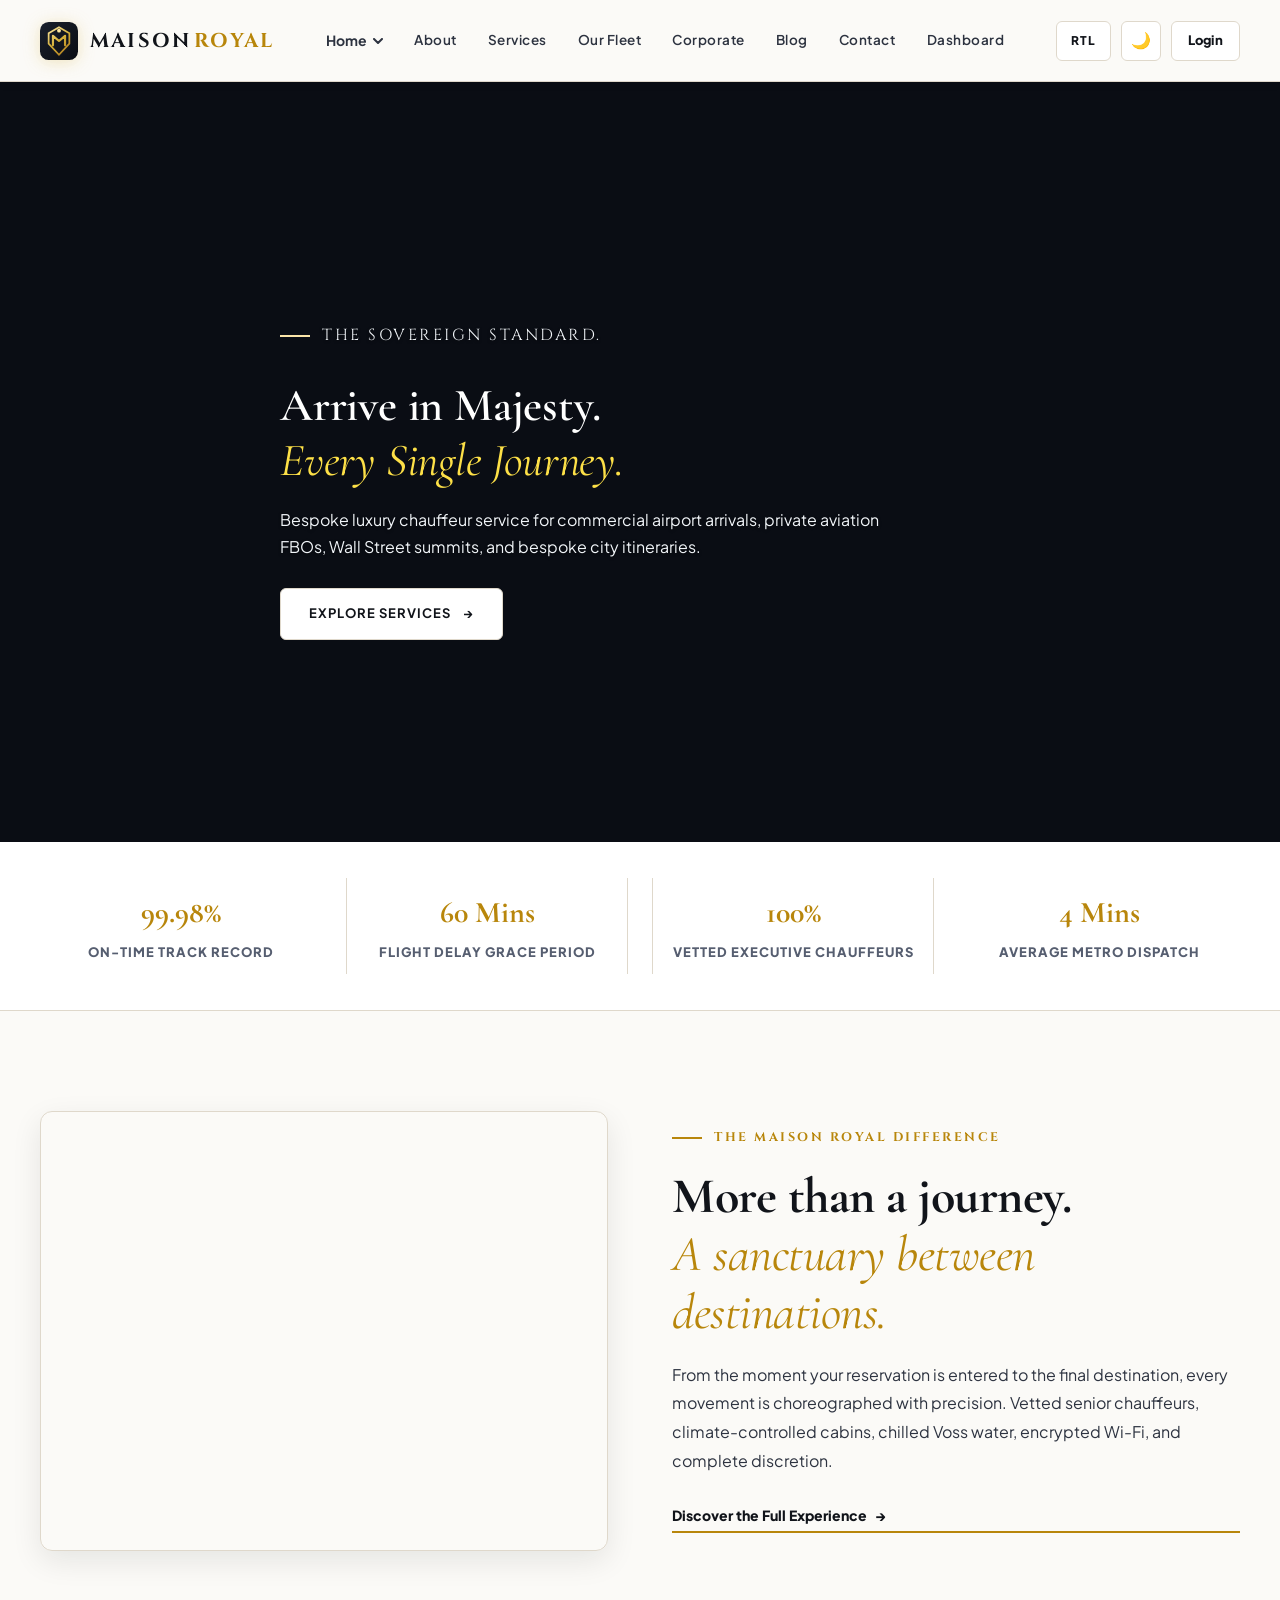
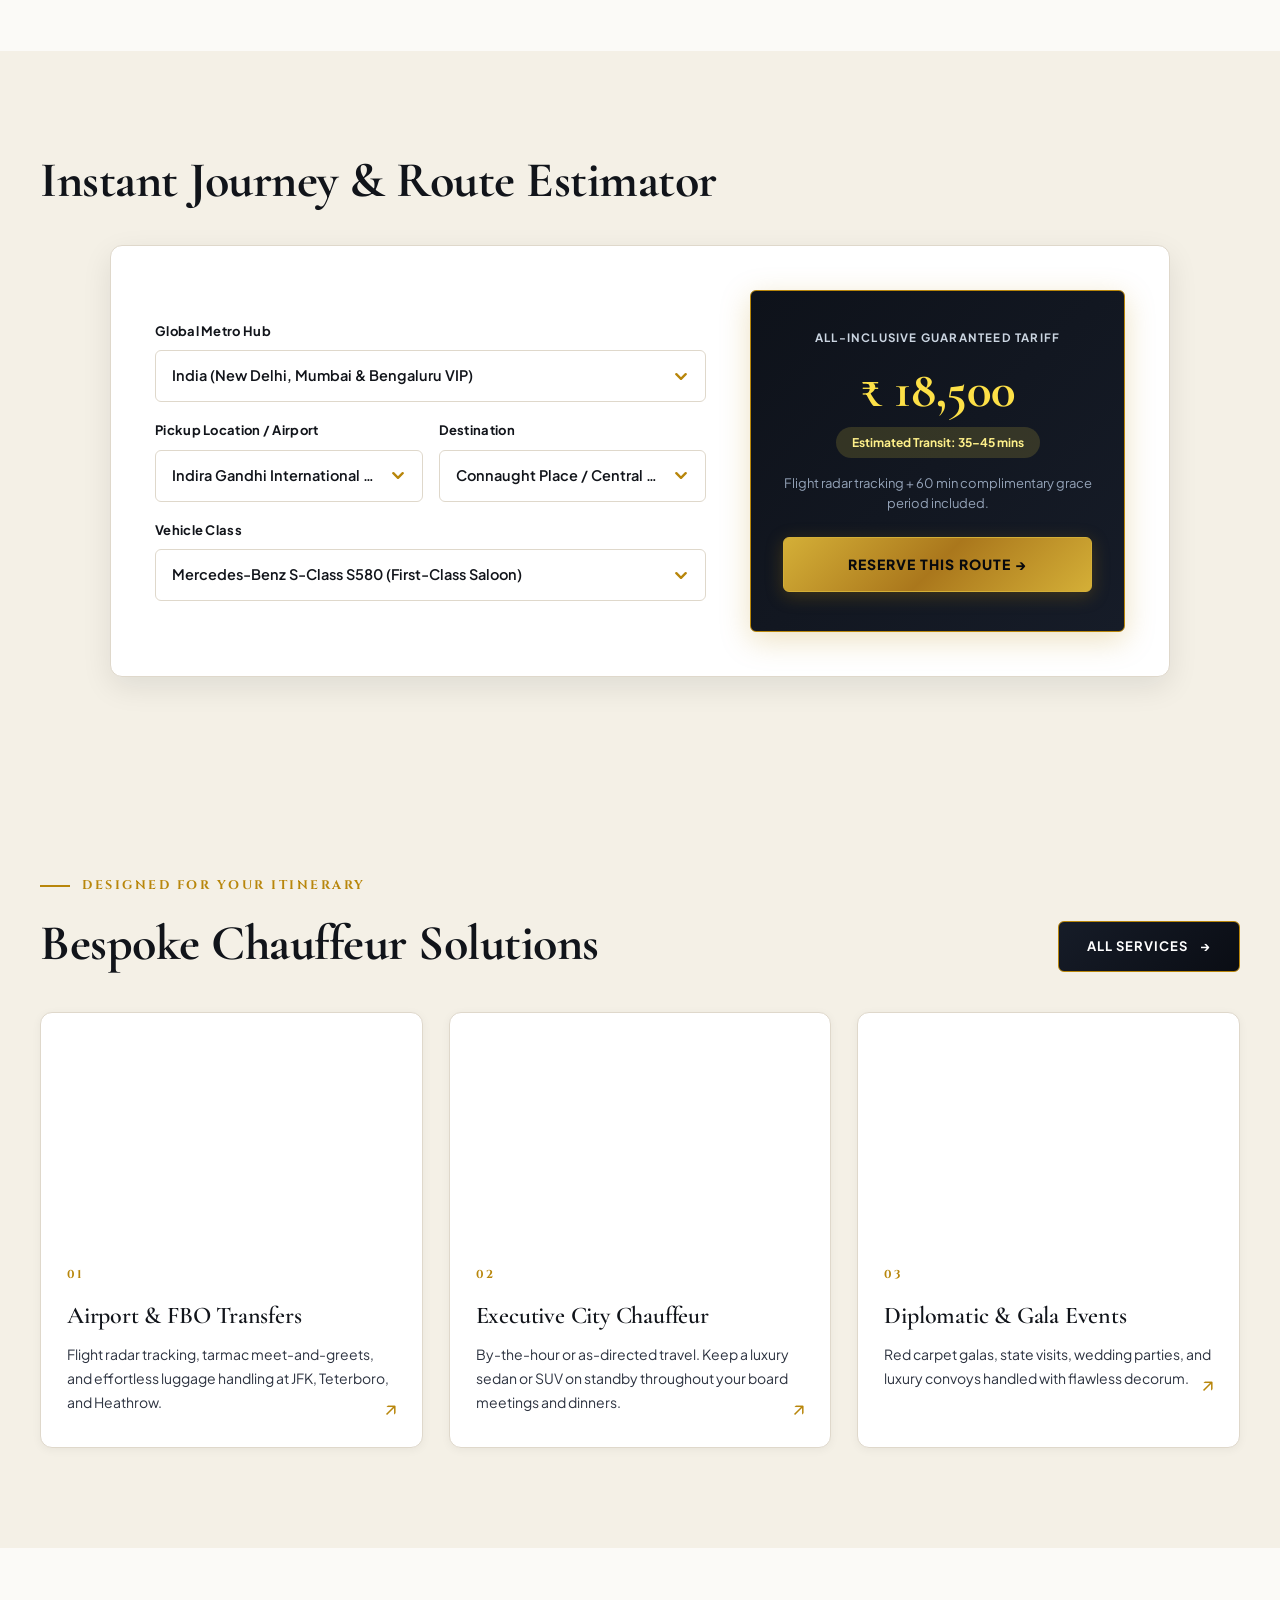
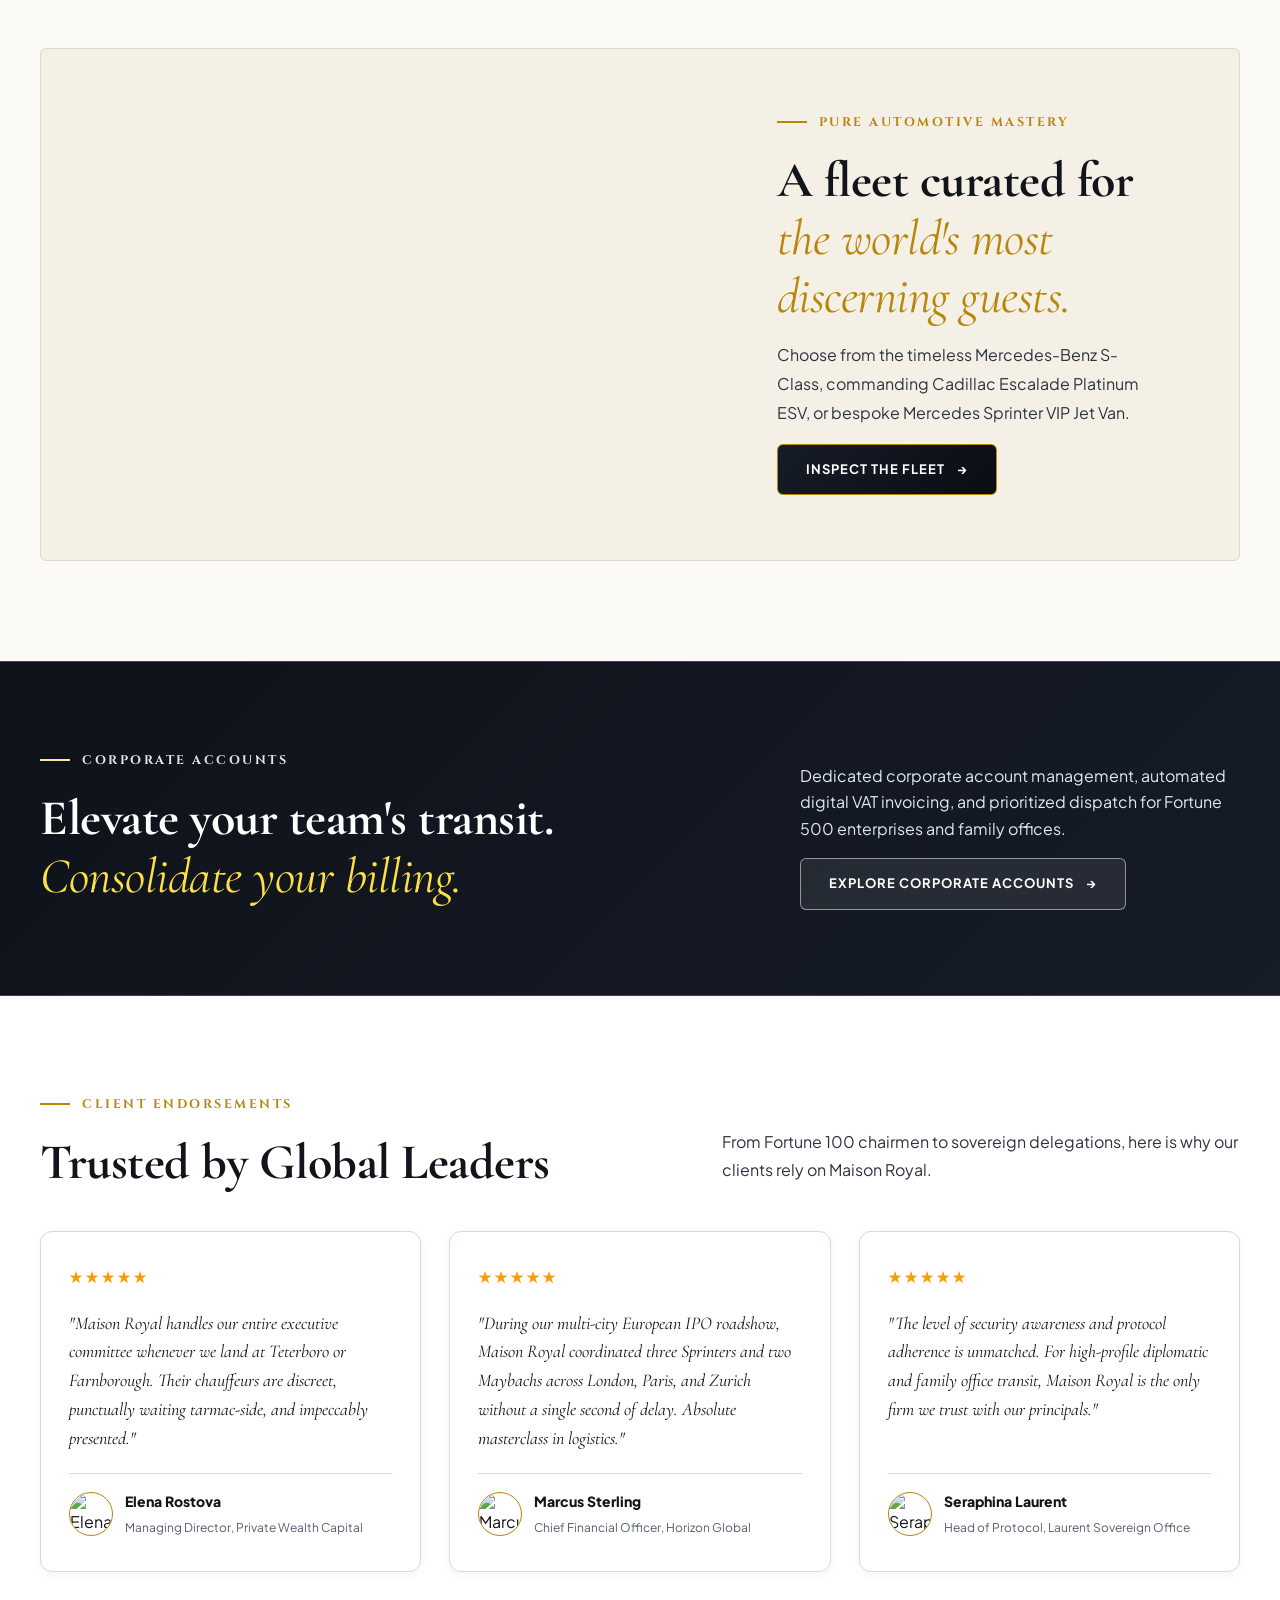
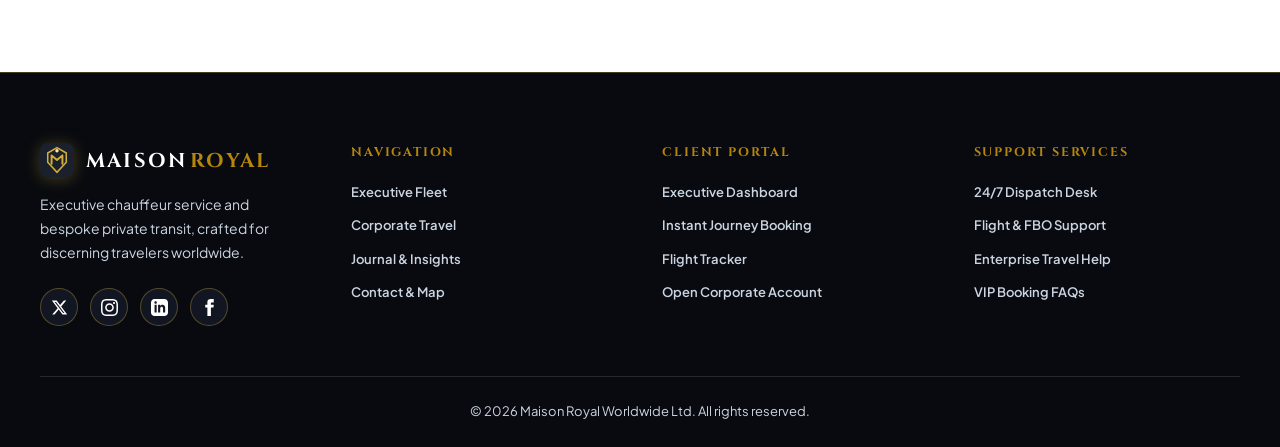
==== commit 91c1886a: "first commit" ====
--- a/index.html
+++ b/index.html
@@ -9,8 +9,63 @@
   <link rel="preconnect" href="https://fonts.googleapis.com">
   <link rel="preconnect" href="https://fonts.gstatic.com" crossorigin>
   <link href="https://fonts.googleapis.com/css2?family=Cinzel:wght@500;600;700;800;900&family=Cormorant+Garamond:ital,wght@0,400;0,500;0,600;0,700;1,400;1,600&family=Plus+Jakarta+Sans:wght@300;400;500;600;700;800&display=swap" rel="stylesheet">
-  <link rel="stylesheet" href="styles.css">
-  <script src="script.js" defer></script>
+  <link rel="stylesheet" href="styles.css?v=7.0">
+  <script src="script.js?v=7.0" defer></script>
+  <!-- Critical Mobile Navigation Rules (Prevents Caching & Clipping Issues) -->
+  <style>
+    @media (max-width: 920px) {
+      .nav-actions .rtl-toggle,
+      .nav-actions .theme-toggle,
+      .nav-actions .nav-login {
+        display: none !important;
+      }
+      .site-header {
+        background: var(--bg-surface) !important;
+        backdrop-filter: none !important;
+        -webkit-backdrop-filter: none !important;
+        overflow: visible !important;
+      }
+      .primary-nav {
+        position: fixed !important;
+        top: 70px !important;
+        left: 0 !important;
+        right: 0 !important;
+        bottom: 0 !important;
+        width: 100vw !important;
+        max-width: 100vw !important;
+        height: calc(100vh - 70px) !important;
+        height: calc(100dvh - 70px) !important;
+        max-height: calc(100dvh - 70px) !important;
+        z-index: 99999 !important;
+      }
+      .primary-nav.is-open {
+        opacity: 1 !important;
+        visibility: visible !important;
+        pointer-events: auto !important;
+        transform: translateY(0) !important;
+      }
+      .nav-dropdown {
+        width: 100% !important;
+      }
+      .nav-dropdown-menu {
+        position: static !important;
+        left: auto !important;
+        right: auto !important;
+        top: auto !important;
+        bottom: auto !important;
+        transform: none !important;
+        width: 100% !important;
+        min-width: 100% !important;
+        max-width: 100% !important;
+        box-sizing: border-box !important;
+      }
+      .nav-dropdown.is-active .nav-dropdown-menu,
+      .nav-dropdown:hover .nav-dropdown-menu,
+      [dir="rtl"] .nav-dropdown.is-active .nav-dropdown-menu {
+        transform: none !important;
+      }
+    }
+  </style>
 </head>
 <body>
   <!-- Centered Luxury Header -->
@@ -65,6 +120,22 @@
         <a href="blog.html">Blog</a>
         <a href="contact.html">Contact</a>
         <a href="dashboard.html">Dashboard</a>
+
+        <!-- Mobile Actions: RTL, Theme & Client Login Inside Menu -->
+        <div class="mobile-menu-actions">
+          <div class="mobile-actions-row">
+            <button class="nav-ctrl-btn rtl-toggle" type="button" title="Switch text direction RTL/LTR" aria-label="Toggle text direction RTL/LTR">
+              <span class="ctrl-text">RTL</span>
+            </button>
+            <button class="nav-ctrl-btn theme-toggle" type="button" title="Toggle theme" aria-label="Toggle dark/light theme">
+              <span class="theme-icon">🌙</span>
+            </button>
+          </div>
+          <a class="button button-gold mobile-login-btn" href="login.html">
+            <span>Login</span>
+            <span aria-hidden="true">→</span>
+          </a>
+        </div>
       </nav>
 
       <!-- Right: Action Controls (RTL No Emoji, Theme Emoji Alone, Login) -->
--- a/styles.css
+++ b/styles.css
@@ -435,6 +435,14 @@
   font-size: 14px;
 }
 
+body.menu-open {
+  overflow: hidden !important;
+}
+
+.mobile-menu-actions {
+  display: none;
+}
+
 /* ==========================================================================
    MOBILE HAMBURGER BUTTON — SECURELY ANCHORED, NEVER MOVES LEFT TO RIGHT
    ========================================================================== */
@@ -1225,6 +1233,182 @@
   color: var(--text-primary);
   padding: 10px;
 }
+
+/* ==========================================================================
+   CUSTOM LUXURY FORM DROPDOWN (CONSTRAINED TO BOX WIDTH FOR DESKTOP & MOBILE)
+   ========================================================================== */
+.custom-select-wrap {
+  position: relative;
+  width: 100%;
+  min-width: 0;
+  box-sizing: border-box;
+}
+
+.custom-select-original {
+  display: none !important;
+}
+
+.custom-select-trigger {
+  width: 100%;
+  min-width: 0;
+  height: 52px;
+  min-height: 52px;
+  display: flex;
+  align-items: center;
+  justify-content: space-between;
+  padding: 0 16px;
+  background-color: var(--bg-surface);
+  border: 1.5px solid var(--border-color);
+  border-radius: var(--radius-sm);
+  color: var(--text-primary);
+  font-family: var(--font-sans);
+  font-size: 14.5px;
+  font-weight: 600;
+  cursor: pointer;
+  box-sizing: border-box;
+  transition: border-color var(--transition-fast), box-shadow var(--transition-fast), background-color var(--transition-fast);
+  user-select: none;
+  -webkit-user-select: none;
+}
+
+.custom-select-trigger:hover,
+.custom-select-wrap.is-open .custom-select-trigger {
+  border-color: var(--gold-accent);
+}
+
+.custom-select-wrap.is-open .custom-select-trigger,
+.custom-select-trigger:focus-visible {
+  border-color: var(--gold-primary);
+  box-shadow: 0 0 0 3px var(--gold-glow);
+  background-color: var(--bg-card);
+}
+
+.custom-select-text {
+  flex: 1 1 auto;
+  min-width: 0;
+  overflow: hidden;
+  text-overflow: ellipsis;
+  white-space: nowrap;
+  padding-right: 12px;
+  text-align: left;
+}
+
+[dir="rtl"] .custom-select-text {
+  padding-right: 0;
+  padding-left: 12px;
+  text-align: right;
+}
+
+.custom-select-arrow {
+  flex-shrink: 0;
+  width: 16px;
+  height: 16px;
+  display: flex;
+  align-items: center;
+  justify-content: center;
+  transition: transform var(--transition-normal);
+  color: var(--gold-primary);
+}
+
+.custom-select-wrap.is-open .custom-select-arrow {
+  transform: rotate(180deg);
+}
+
+.custom-select-menu {
+  position: absolute;
+  top: calc(100% + 4px);
+  left: 0;
+  right: 0;
+  width: 100% !important;
+  min-width: 100% !important;
+  max-width: 100% !important;
+  box-sizing: border-box !important;
+  background: var(--bg-surface);
+  border: 1.5px solid var(--gold-primary);
+  border-radius: var(--radius-sm);
+  box-shadow: 0 12px 30px rgba(0, 0, 0, 0.45);
+  max-height: 240px;
+  overflow-y: auto;
+  overflow-x: hidden;
+  z-index: 1000;
+  padding: 4px 0;
+  display: none;
+  animation: dropdownFadeIn 0.18s cubic-bezier(0.16, 1, 0.3, 1);
+}
+
+@keyframes dropdownFadeIn {
+  from { opacity: 0; transform: translateY(-4px); }
+  to { opacity: 1; transform: translateY(0); }
+}
+
+.custom-select-wrap.is-open .custom-select-menu {
+  display: block;
+}
+
+.custom-select-option {
+  padding: 11px 16px;
+  font-size: 14px;
+  font-weight: 500;
+  color: var(--text-primary);
+  line-height: 1.4;
+  white-space: normal;
+  word-break: break-word;
+  cursor: pointer;
+  border-bottom: 1px solid var(--border-subtle);
+  transition: background-color var(--transition-fast), color var(--transition-fast);
+  display: flex;
+  align-items: center;
+  justify-content: space-between;
+  text-align: left;
+}
+
+[dir="rtl"] .custom-select-option {
+  text-align: right;
+}
+
+.custom-select-option:last-child {
+  border-bottom: none;
+}
+
+.custom-select-option:hover,
+.custom-select-option.is-highlighted {
+  background-color: rgba(212, 175, 55, 0.12);
+  color: var(--gold-primary);
+}
+
+.custom-select-option.is-selected {
+  background-color: rgba(212, 175, 55, 0.18);
+  color: var(--gold-primary);
+  font-weight: 700;
+}
+
+.custom-select-option.is-selected::after {
+  content: "✓";
+  font-size: 13px;
+  font-weight: 800;
+  color: var(--gold-primary);
+  margin-left: 8px;
+}
+
+[dir="rtl"] .custom-select-option.is-selected::after {
+  margin-left: 0;
+  margin-right: 8px;
+}
+
+.custom-select-menu::-webkit-scrollbar {
+  width: 6px;
+}
+.custom-select-menu::-webkit-scrollbar-track {
+  background: var(--bg-surface);
+}
+.custom-select-menu::-webkit-scrollbar-thumb {
+  background: var(--border-color);
+  border-radius: var(--radius-pill);
+}
+.custom-select-menu::-webkit-scrollbar-thumb:hover {
+  background: var(--gold-primary);
+}
+
 .contact-form textarea {
   height: auto;
   padding: 14px 18px;
@@ -3007,15 +3191,25 @@
 }
 
 @media (max-width: 920px) {
+  /* In mobile menubar, hide RTL, Theme, and Login buttons so ONLY the Logo and Hamburger Toggle are visible! */
+  .nav-actions .rtl-toggle,
+  .nav-actions .theme-toggle,
+  .nav-actions .nav-login {
+    display: none !important;
+  }
+
   .site-header {
-    height: 74px;
+    height: 70px;
     position: sticky;
     top: 0;
     left: 0;
     right: 0;
     width: 100%;
-    z-index: 1000;
-    overflow-x: clip;
+    z-index: 10000;
+    background: var(--bg-surface) !important;
+    backdrop-filter: none !important;
+    -webkit-backdrop-filter: none !important;
+    overflow: visible !important;
   }
 
   /* Lock hamburger menu button firmly to the right, even when opened or in RTL */
@@ -3030,34 +3224,39 @@
     align-items: center;
     justify-content: flex-end;
     margin-left: auto;
-    gap: 8px;
+    gap: 0;
     flex-shrink: 0;
   }
   
   .primary-nav {
     position: fixed;
-    top: 74px;
+    top: 70px;
     left: 0;
     right: 0;
     bottom: 0;
     width: 100vw;
     max-width: 100vw;
+    height: calc(100vh - 70px);
+    height: calc(100dvh - 70px);
     background: var(--bg-surface);
     flex-direction: column;
     justify-content: flex-start;
     align-items: stretch;
-    padding: 24px;
-    gap: 14px;
+    padding: 20px 24px 44px;
+    gap: 8px;
     border-top: 1.5px solid var(--border-color);
-    box-shadow: var(--shadow-lg);
+    box-shadow: 0 30px 60px rgba(0, 0, 0, 0.45);
     opacity: 0;
     visibility: hidden;
     pointer-events: none;
     transform: translateY(-8px);
-    transition: all var(--transition-normal);
-    z-index: 999;
+    transition: opacity 0.25s cubic-bezier(0.16, 1, 0.3, 1),
+                transform 0.25s cubic-bezier(0.16, 1, 0.3, 1),
+                visibility 0.25s;
+    z-index: 99999;
     overflow-y: auto;
-    overflow-x: hidden;
+    -webkit-overflow-scrolling: touch;
+    box-sizing: border-box;
   }
   .primary-nav.is-open {
     opacity: 1;
@@ -3067,31 +3266,107 @@
   }
   .primary-nav > a {
     font-size: 16px;
-    padding: 12px 0;
+    font-weight: 600;
+    padding: 13px 8px;
     border-bottom: 1px solid var(--border-subtle);
+    display: flex;
+    align-items: center;
+    justify-content: space-between;
+  }
+  .primary-nav > a:hover,
+  .primary-nav > a[aria-current="page"] {
+    color: var(--gold-primary);
   }
   .nav-dropdown {
     flex-direction: column;
     align-items: stretch;
+    width: 100%;
   }
   .nav-dropdown-toggle {
     font-size: 16px;
-    padding: 12px 0;
+    font-weight: 600;
+    padding: 13px 8px;
     width: 100%;
     justify-content: space-between;
     border-bottom: 1px solid var(--border-subtle);
   }
   .nav-dropdown-menu {
+    display: none;
     position: static;
-    transform: none;
+    left: auto !important;
+    right: auto !important;
+    top: auto !important;
+    bottom: auto !important;
+    transform: none !important;
+    width: 100% !important;
+    min-width: 100% !important;
+    max-width: 100% !important;
+    box-sizing: border-box !important;
     opacity: 1;
     visibility: visible;
     pointer-events: auto;
     box-shadow: none;
     border: 1px solid var(--border-color);
-    margin-top: 8px;
-    margin-bottom: 8px;
+    border-radius: var(--radius-sm);
+    margin: 8px 0;
+    padding: 6px;
     background: var(--bg-surface-elevated);
+  }
+  .nav-dropdown.is-active .nav-dropdown-menu,
+  .nav-dropdown:hover .nav-dropdown-menu,
+  [dir="rtl"] .nav-dropdown.is-active .nav-dropdown-menu,
+  [dir="rtl"] .nav-dropdown:hover .nav-dropdown-menu {
+    display: block !important;
+    transform: none !important;
+  }
+
+  /* Display Remaining Controls (RTL, Theme, Login) Inside the Menu */
+  .mobile-menu-actions {
+    display: flex;
+    flex-direction: column;
+    gap: 12px;
+    margin-top: 14px;
+    padding-top: 16px;
+    border-top: 1.5px solid var(--border-color);
+  }
+  .mobile-actions-row {
+    display: flex;
+    align-items: center;
+    justify-content: space-between;
+    gap: 10px;
+    width: 100%;
+  }
+  .mobile-actions-row .nav-ctrl-btn {
+    flex: 1 1 0 !important;
+    width: auto !important;
+    height: 44px !important;
+    border-radius: var(--radius-sm);
+    display: inline-flex;
+    align-items: center;
+    justify-content: center;
+    gap: 8px;
+    font-size: 13px;
+    font-weight: 700;
+    border: 1.5px solid var(--border-color);
+    background: var(--bg-surface-elevated);
+    color: var(--text-primary);
+  }
+  .mobile-actions-row .nav-ctrl-btn:hover {
+    border-color: var(--gold-primary);
+    color: var(--gold-primary);
+  }
+  .mobile-login-btn {
+    width: 100%;
+    height: 48px;
+    min-height: 48px;
+    display: inline-flex;
+    align-items: center;
+    justify-content: center;
+    font-size: 13px;
+    font-weight: 800;
+    letter-spacing: 1px;
+    text-transform: uppercase;
+    border-radius: var(--radius-sm);
   }
 
   .intro-grid { grid-template-columns: 1fr; gap: 20px; }
@@ -3157,12 +3432,12 @@
     gap: 6px;
     flex-shrink: 0;
   }
-  .nav-ctrl-btn {
+  .nav-actions .nav-ctrl-btn {
     width: 34px;
     height: 34px;
     font-size: 11px;
   }
-  .nav-action.nav-login {
+  .nav-actions .nav-action.nav-login {
     height: 34px;
     padding: 0 10px;
     font-size: 12px;
@@ -3235,10 +3510,10 @@
 
 @media (max-width: 480px) {
   .site-header {
-    height: 66px;
+    height: 70px;
   }
   .primary-nav {
-    top: 66px;
+    top: 70px;
   }
   .container { width: calc(100% - 20px); }
   .container.nav-wrap {
@@ -3256,12 +3531,12 @@
   .nav-actions {
     gap: 4px;
   }
-  .nav-ctrl-btn {
+  .nav-actions .nav-ctrl-btn {
     width: 30px;
     height: 30px;
     font-size: 10px;
   }
-  .nav-action.nav-login {
+  .nav-actions .nav-action.nav-login {
     height: 30px;
     padding: 0 8px;
     font-size: 11px;
@@ -3309,6 +3584,15 @@
     gap: 32px;
   }
 }
+@media (max-width: 580px) {
+  .estimator-card {
+    padding: 24px 16px;
+  }
+}
+.estimator-card,
+.estimator-inputs {
+  min-width: 0;
+}
 .estimator-inputs {
   display: flex;
   flex-direction: column;
@@ -3319,6 +3603,7 @@
 .estimator-inputs .form-field-group {
   margin-bottom: 0;
   width: 100%;
+  min-width: 0;
   display: flex;
   flex-direction: column;
 }
@@ -3335,6 +3620,7 @@
   grid-template-columns: 1fr 1fr;
   gap: 16px;
   width: 100%;
+  min-width: 0;
 }
 @media (max-width: 620px) {
   .estimator-inputs .form-row {
